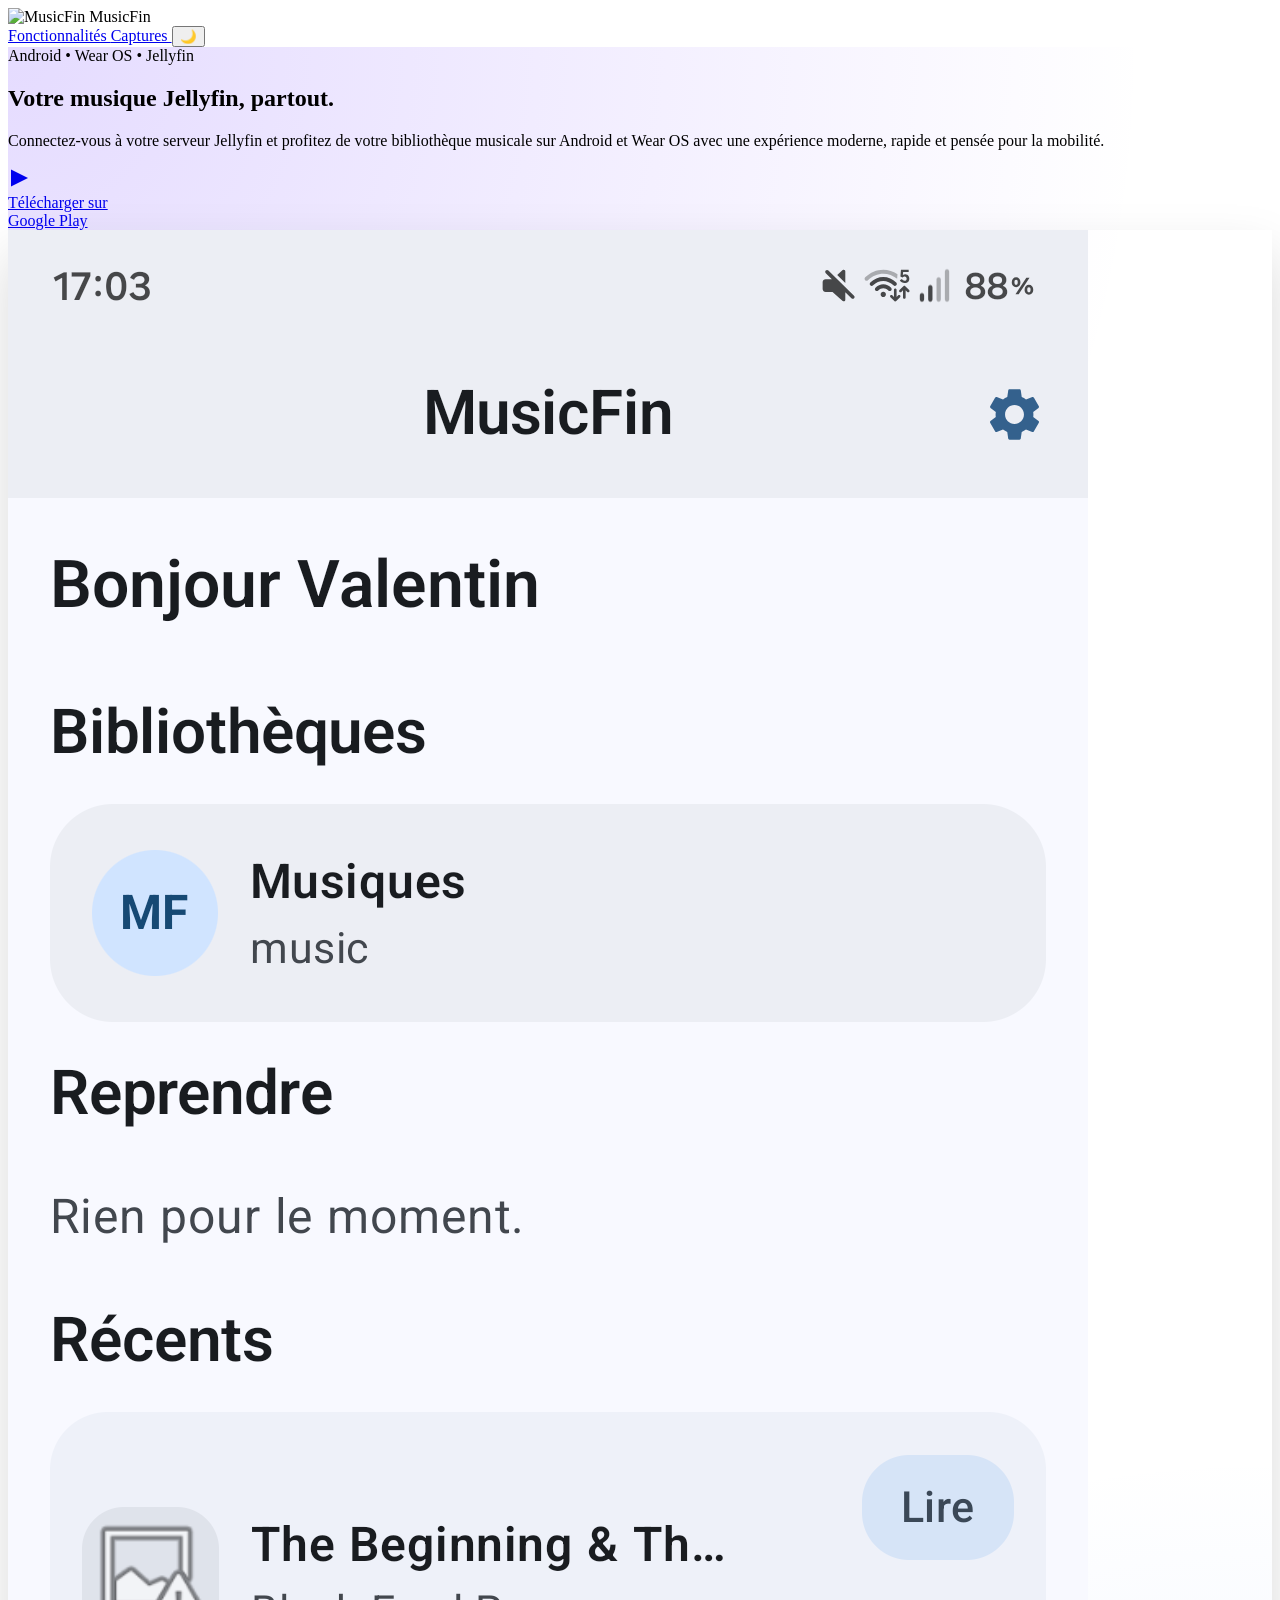
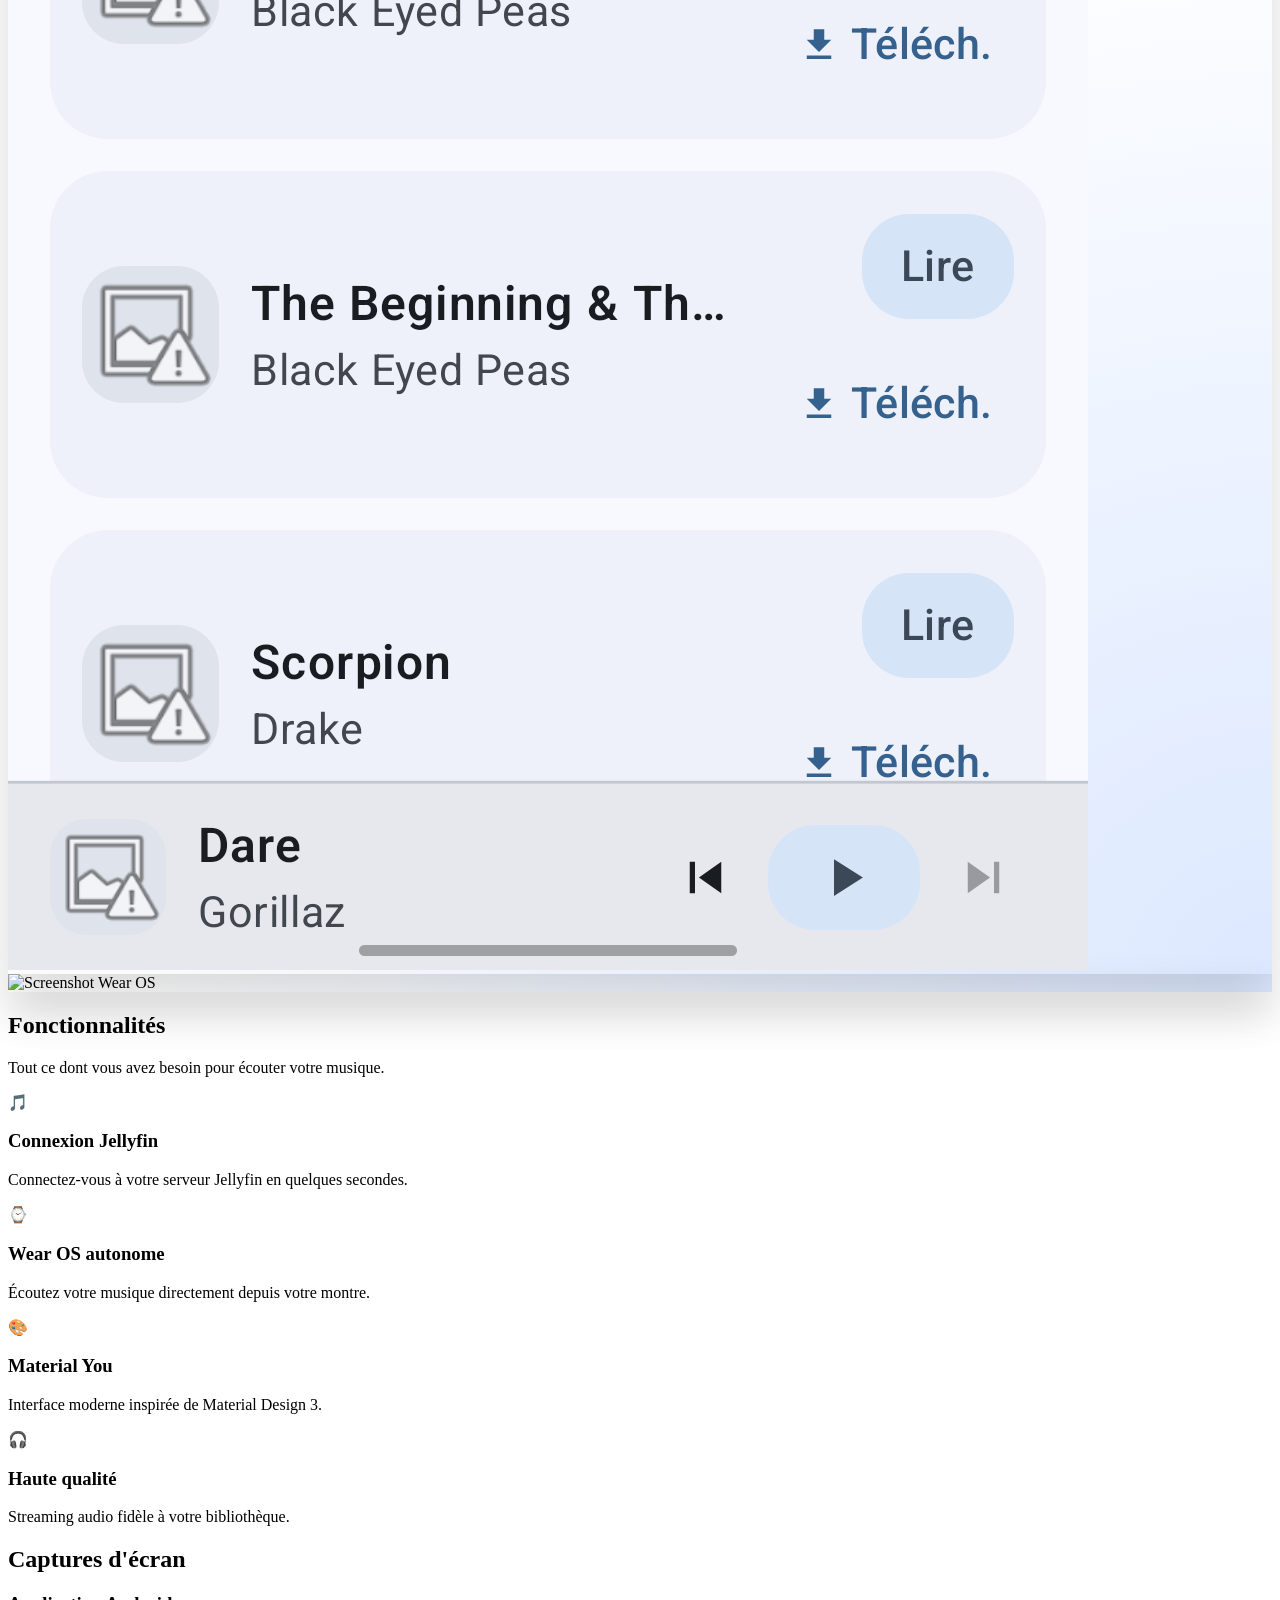
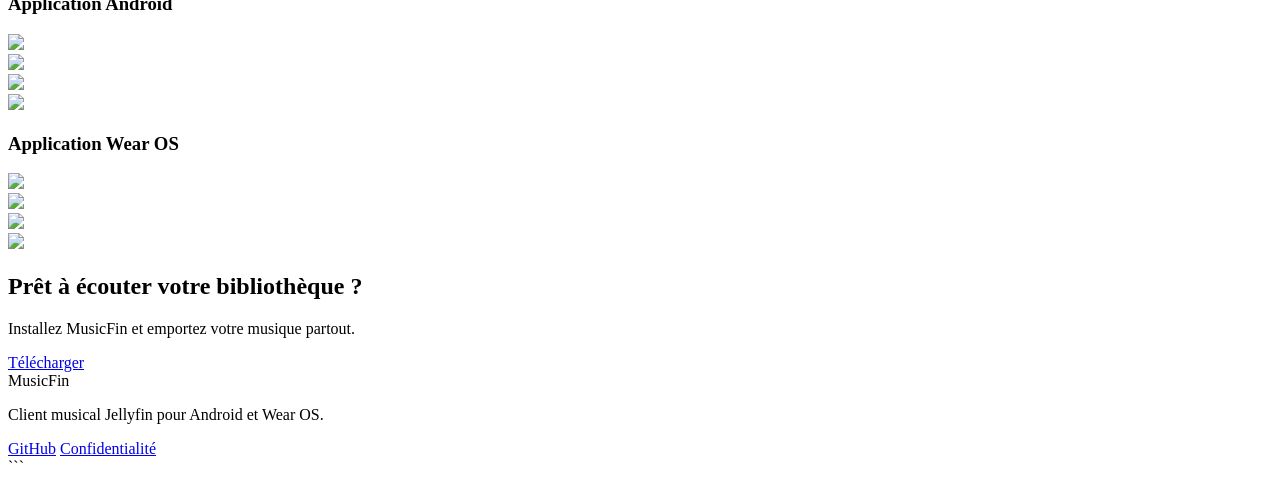
==== index.html @ ac364f93 "Tel screenshots" ====
<!DOCTYPE html>
<html lang="fr" class="scroll-smooth">
<head>
<meta charset="UTF-8" />
<meta name="viewport" content="width=device-width, initial-scale=1.0" />

<title>MusicFin | Jellyfin Music Player</title>

<link rel="icon" type="image/png" href="/logo.svg">

<script src="https://cdn.tailwindcss.com"></script>

<script>
tailwind.config = {
  darkMode: 'class',
  theme: {
    extend: {
      colors: {
        primary: '#7C4DFF',
        secondary: '#4F8CFF'
      }
    }
  }
}
</script>

<style>
.gradient-bg{
  background:
    radial-gradient(circle at top left,#7C4DFF33,transparent 40%),
    radial-gradient(circle at bottom right,#4F8CFF33,transparent 40%);
}

.phone-shadow{
  box-shadow:
    0 25px 50px rgba(0,0,0,.15);
}

.watch-shadow{
  box-shadow:
    0 20px 40px rgba(0,0,0,.15);
}
</style>
</head>

<body class="bg-white text-slate-900 dark:bg-slate-950 dark:text-white transition-colors duration-300">

<!-- NAVBAR -->
<nav class="sticky top-0 z-50 backdrop-blur bg-white/80 dark:bg-slate-950/80 border-b border-slate-200 dark:border-slate-800">
  <div class="max-w-7xl mx-auto px-6 py-4 flex items-center justify-between">

    <div class="flex items-center gap-3">
      <img src="icon.png" alt="MusicFin" class="w-10 h-10 object-contain"/>
      <span class="font-bold text-xl">MusicFin</span>
    </div>

    <div class="flex items-center gap-4">

      <a href="#features"
         class="hidden md:block text-sm font-medium hover:text-primary">
        Fonctionnalités
      </a>

      <a href="#screenshots"
         class="hidden md:block text-sm font-medium hover:text-primary">
        Captures
      </a>

      <button
        id="themeToggle"
        class="p-2 rounded-xl border border-slate-300 dark:border-slate-700">
        🌙
      </button>

    </div>
  </div>
</nav>

<!-- HERO -->
<section class="gradient-bg overflow-hidden">

  <div class="max-w-7xl mx-auto px-6 py-24">

    <div class="grid lg:grid-cols-2 gap-16 items-center">

      <!-- LEFT -->
      <div>

        <span class="inline-flex items-center px-4 py-2 rounded-full bg-primary/10 text-primary font-medium mb-6">
          Android • Wear OS • Jellyfin
        </span>

        <h1 class="text-5xl md:text-6xl font-black leading-tight">
          Votre musique Jellyfin,
          <span class="bg-gradient-to-r from-primary to-secondary bg-clip-text text-transparent">
            partout.
          </span>
        </h1>

        <p class="mt-6 text-lg text-slate-600 dark:text-slate-300 max-w-xl">
          Connectez-vous à votre serveur Jellyfin et profitez de votre bibliothèque musicale
          sur Android et Wear OS avec une expérience moderne, rapide et pensée pour la mobilité.
        </p>

        <div class="flex flex-wrap gap-4 mt-10">

          <a href="#"
             class="inline-flex items-center gap-3 px-6 py-4 rounded-2xl bg-black text-white hover:scale-105 transition">

            <svg width="24" height="24" fill="currentColor" viewBox="0 0 24 24">
              <path d="M3 20.5V3.5L20 12L3 20.5Z"/>
            </svg>

            <div>
              <div class="text-xs opacity-70">
                Télécharger sur
              </div>
              <div class="font-semibold">
                Google Play
              </div>
            </div>

          </a>

        </div>

      </div>

      <!-- RIGHT MOCKUPS -->
      <div class="relative flex justify-center items-center min-h-[500px]">

        <!-- PHONE -->
        <div class="w-64 h-[520px] bg-slate-900 rounded-[40px] p-3 phone-shadow relative z-10">

          <div class="w-full h-full rounded-[32px] bg-white overflow-hidden">

            <!-- PLACEHOLDER SCREENSHOT MOBILE -->
            <img
              src="/Screenshots/Tel Menu.png"
              alt="Screenshot Mobile"
              class="w-full h-full object-cover">

          </div>

        </div>

        <!-- WATCH -->
        <div class="absolute right-0 bottom-10">

          <div class="w-44 h-44 rounded-full bg-slate-900 p-3 watch-shadow">

            <div class="w-full h-full rounded-full bg-white overflow-hidden">

              <!-- PLACEHOLDER SCREENSHOT WATCH -->
              <img
                src="https://placehold.co/500x500"
                alt="Screenshot Wear OS"
                class="w-full h-full object-cover">

            </div>

          </div>

        </div>

      </div>

    </div>

  </div>

</section>

<!-- FEATURES -->
<section id="features" class="py-24">

  <div class="max-w-7xl mx-auto px-6">

    <div class="text-center mb-16">

      <h2 class="text-4xl font-bold">
        Fonctionnalités
      </h2>

      <p class="mt-4 text-slate-500">
        Tout ce dont vous avez besoin pour écouter votre musique.
      </p>

    </div>

    <div class="grid md:grid-cols-2 lg:grid-cols-4 gap-6">

      <div class="p-8 rounded-3xl bg-slate-100 dark:bg-slate-900">
        <div class="text-4xl mb-4">🎵</div>
        <h3 class="font-bold text-xl mb-2">Connexion Jellyfin</h3>
        <p class="text-slate-500">
          Connectez-vous à votre serveur Jellyfin en quelques secondes.
        </p>
      </div>

      <div class="p-8 rounded-3xl bg-slate-100 dark:bg-slate-900">
        <div class="text-4xl mb-4">⌚</div>
        <h3 class="font-bold text-xl mb-2">Wear OS autonome</h3>
        <p class="text-slate-500">
          Écoutez votre musique directement depuis votre montre.
        </p>
      </div>

      <div class="p-8 rounded-3xl bg-slate-100 dark:bg-slate-900">
        <div class="text-4xl mb-4">🎨</div>
        <h3 class="font-bold text-xl mb-2">Material You</h3>
        <p class="text-slate-500">
          Interface moderne inspirée de Material Design 3.
        </p>
      </div>

      <div class="p-8 rounded-3xl bg-slate-100 dark:bg-slate-900">
        <div class="text-4xl mb-4">🎧</div>
        <h3 class="font-bold text-xl mb-2">Haute qualité</h3>
        <p class="text-slate-500">
          Streaming audio fidèle à votre bibliothèque.
        </p>
      </div>

    </div>

  </div>

</section>

<!-- SCREENSHOTS -->
<section id="screenshots" class="py-24 bg-slate-50 dark:bg-slate-900/30">

  <div class="max-w-7xl mx-auto px-6">

    <div class="text-center mb-16">
      <h2 class="text-4xl font-bold">
        Captures d'écran
      </h2>
    </div>

    <!-- MOBILE -->
    <div class="mb-24">

      <h3 class="text-2xl font-bold mb-10">
        Application Android
      </h3>

      <div class="grid sm:grid-cols-2 lg:grid-cols-4 gap-8">

        <!-- Replace screenshots here -->

        <div class="bg-slate-900 p-3 rounded-[32px]">
          <img src="screenshots/Tel Menu.png"
               class="rounded-[24px]">
        </div>

        <div class="bg-slate-900 p-3 rounded-[32px]">
          <img src="screenshots/Tel Lecture en cours.png"
               class="rounded-[24px]">
        </div>

        <div class="bg-slate-900 p-3 rounded-[32px]">
          <img src="screenshots/Tel Artiste.png"
               class="rounded-[24px]">
        </div>

        <div class="bg-slate-900 p-3 rounded-[32px]">
          <img src="screenshots/Tel Paramètres.png"
               class="rounded-[24px]">
        </div>

      </div>

    </div>

    <!-- WEAR -->
    <div>

      <h3 class="text-2xl font-bold mb-10">
        Application Wear OS
      </h3>

      <div class="grid grid-cols-2 md:grid-cols-4 gap-10 justify-items-center">

        <div class="w-48 h-48 bg-slate-900 p-3 rounded-full">
          <img src="https://placehold.co/500x500"
               class="rounded-full">
        </div>

        <div class="w-48 h-48 bg-slate-900 p-3 rounded-full">
          <img src="https://placehold.co/500x500"
               class="rounded-full">
        </div>

        <div class="w-48 h-48 bg-slate-900 p-3 rounded-full">
          <img src="https://placehold.co/500x500"
               class="rounded-full">
        </div>

        <div class="w-48 h-48 bg-slate-900 p-3 rounded-full">
          <img src="https://placehold.co/500x500"
               class="rounded-full">
        </div>

      </div>

    </div>

  </div>

</section>

<!-- CTA -->
<section class="py-24">

  <div class="max-w-4xl mx-auto px-6">

    <div class="rounded-[40px] p-12 text-center bg-gradient-to-r from-primary to-secondary text-white">

      <h2 class="text-4xl font-bold mb-4">
        Prêt à écouter votre bibliothèque ?
      </h2>

      <p class="opacity-90 mb-8">
        Installez MusicFin et emportez votre musique partout.
      </p>

      <a href="#"
         class="inline-flex px-8 py-4 bg-white text-slate-900 rounded-2xl font-semibold">
        Télécharger
      </a>

    </div>

  </div>

</section>

<!-- FOOTER -->
<footer class="border-t border-slate-200 dark:border-slate-800">

  <div class="max-w-7xl mx-auto px-6 py-10">

    <div class="flex flex-col md:flex-row justify-between gap-6">

      <div>
        <div class="font-bold text-xl">
          MusicFin
        </div>

        <p class="text-slate-500 mt-2">
          Client musical Jellyfin pour Android et Wear OS.
        </p>
      </div>

      <div class="flex gap-6 text-sm">
      <a href="https://github.com/val-ygn">GitHub</a>
      <a href="/privacy.html">Confidentialité</a>
      </div>

    </div>

  </div>

</footer>

<script>
const html = document.documentElement;
const toggle = document.getElementById('themeToggle');

if(localStorage.theme === 'dark'){
  html.classList.add('dark');
}

toggle.addEventListener('click', () => {
  html.classList.toggle('dark');

  localStorage.theme =
    html.classList.contains('dark')
      ? 'dark'
      : 'light';
});
</script>

</body>
</html>
```
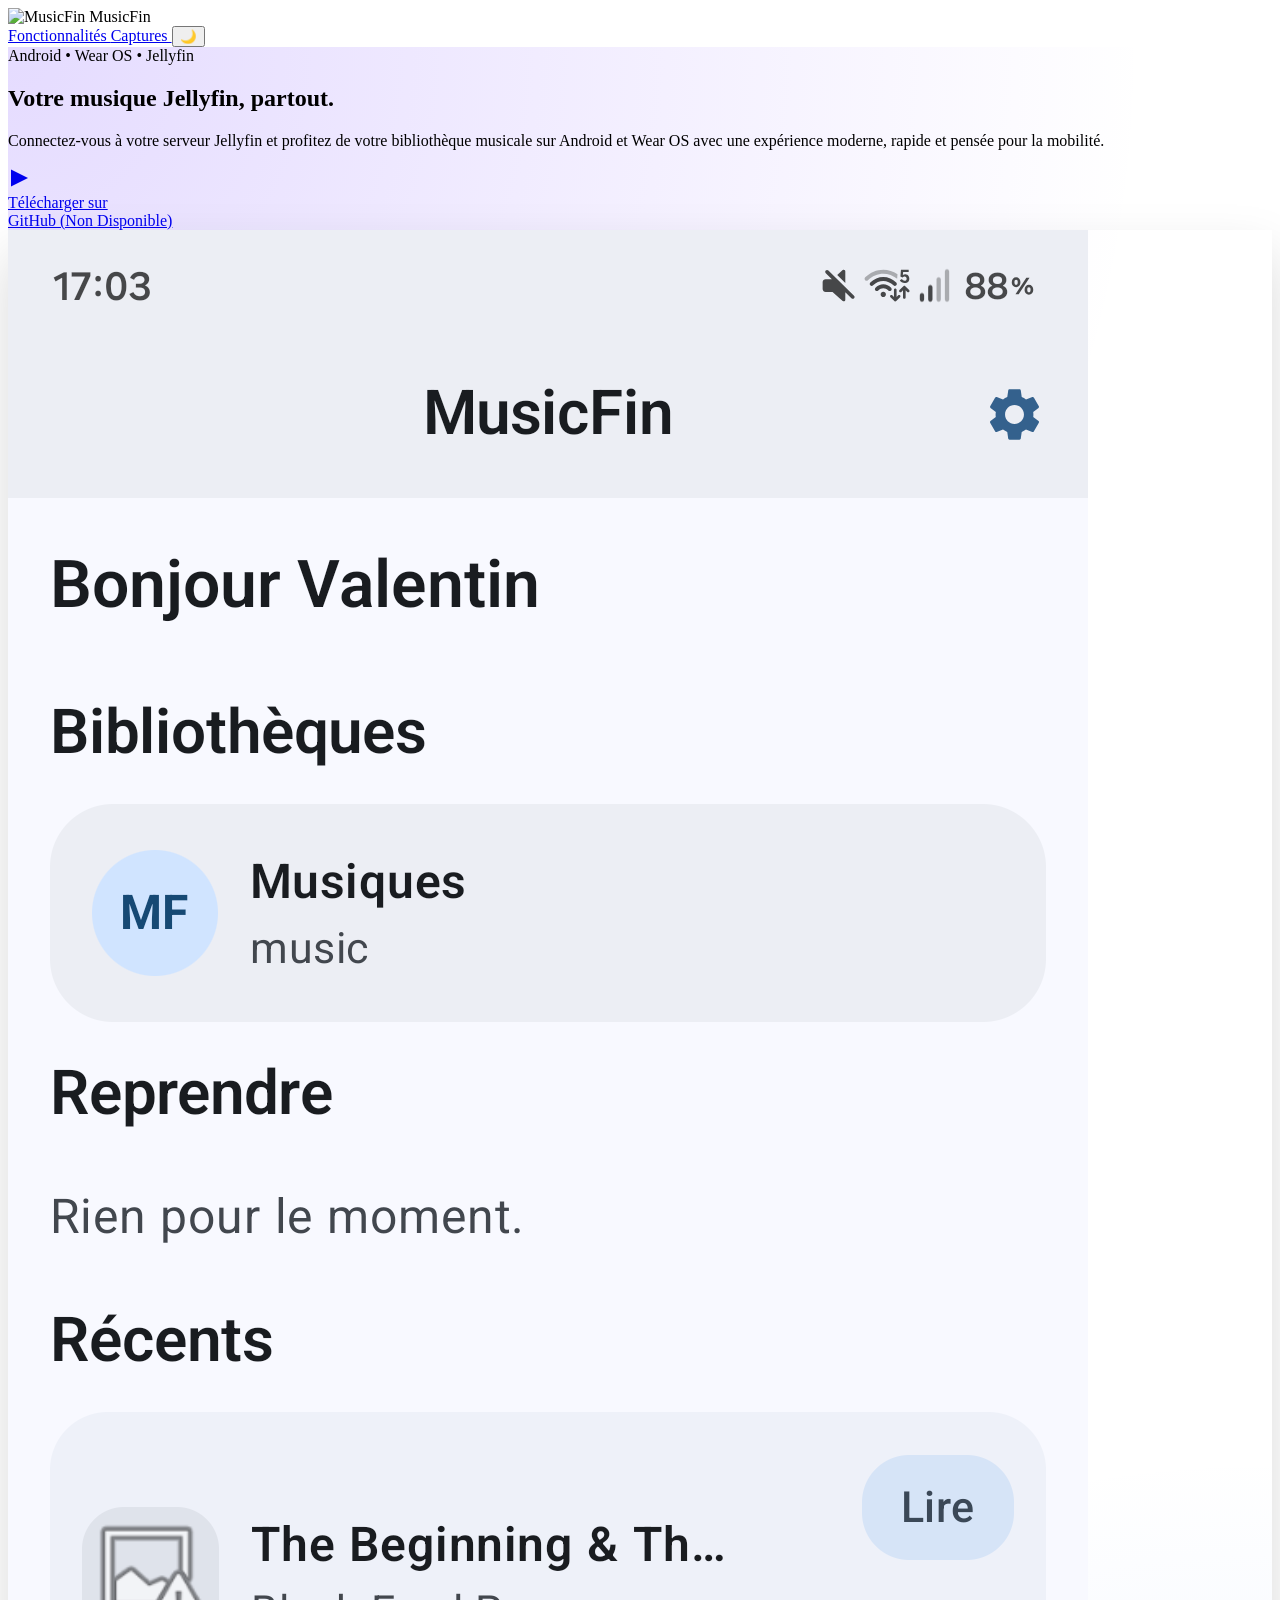
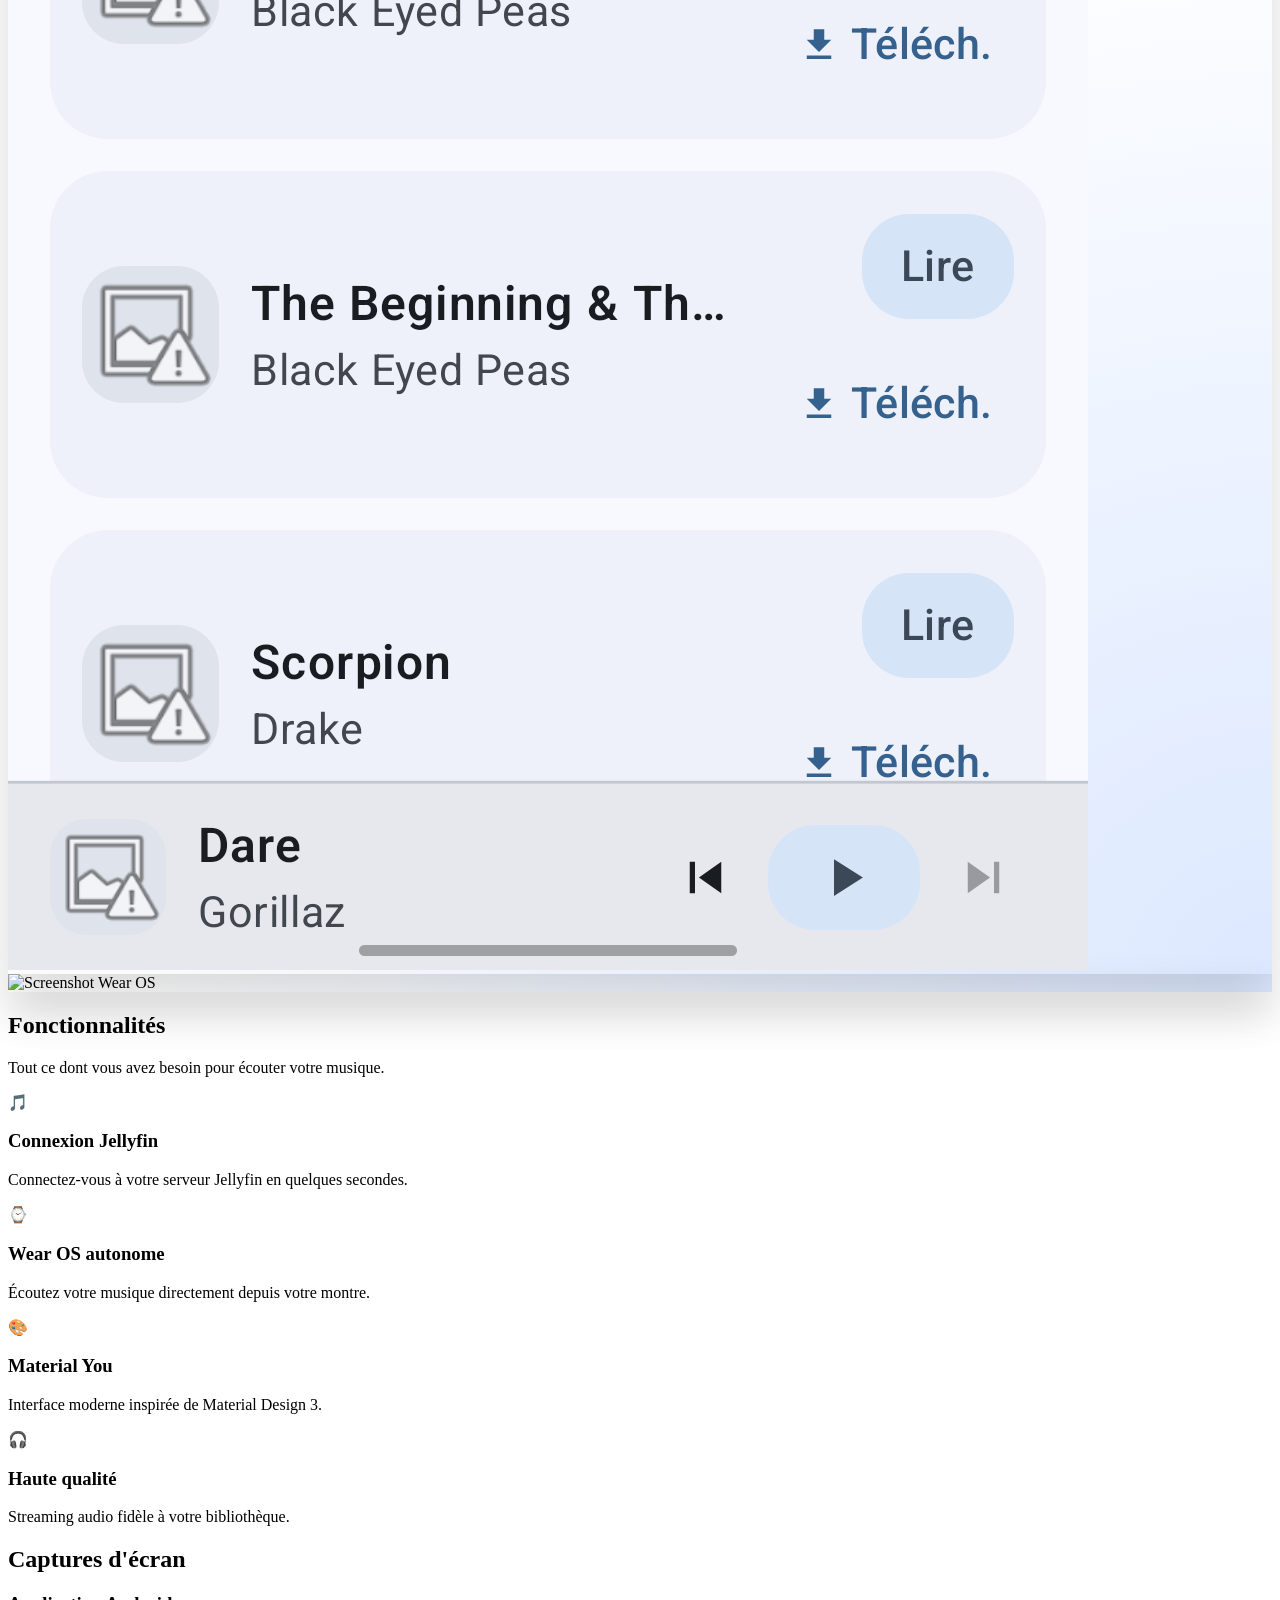
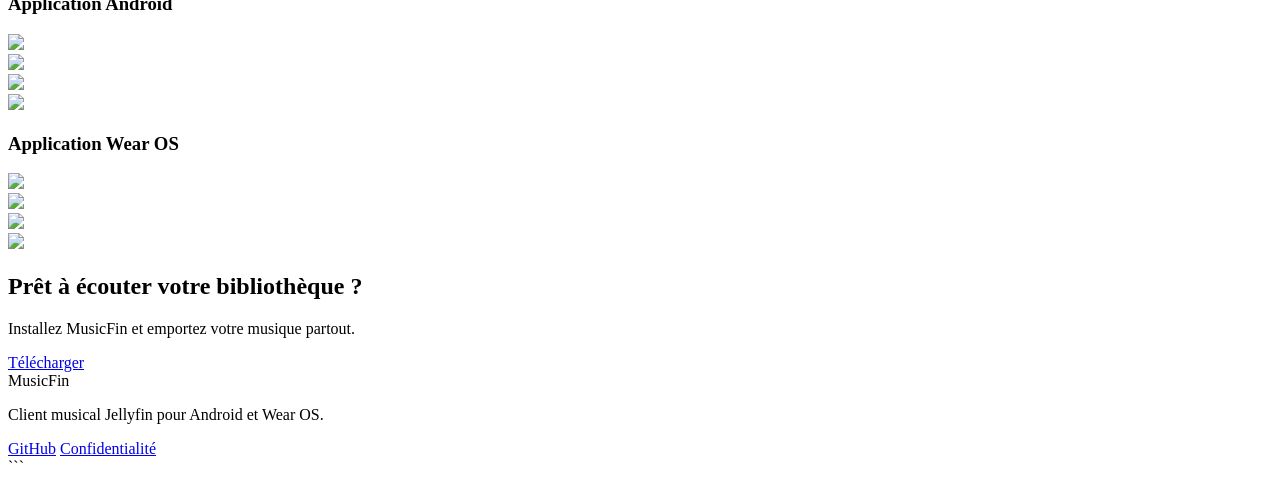
==== commit c2cd3e65: "button push" ====
--- a/index.html
+++ b/index.html
@@ -116,7 +116,7 @@
                 Télécharger sur
               </div>
               <div class="font-semibold">
-                Google Play
+                GitHub (Non Disponible)
               </div>
             </div>
 
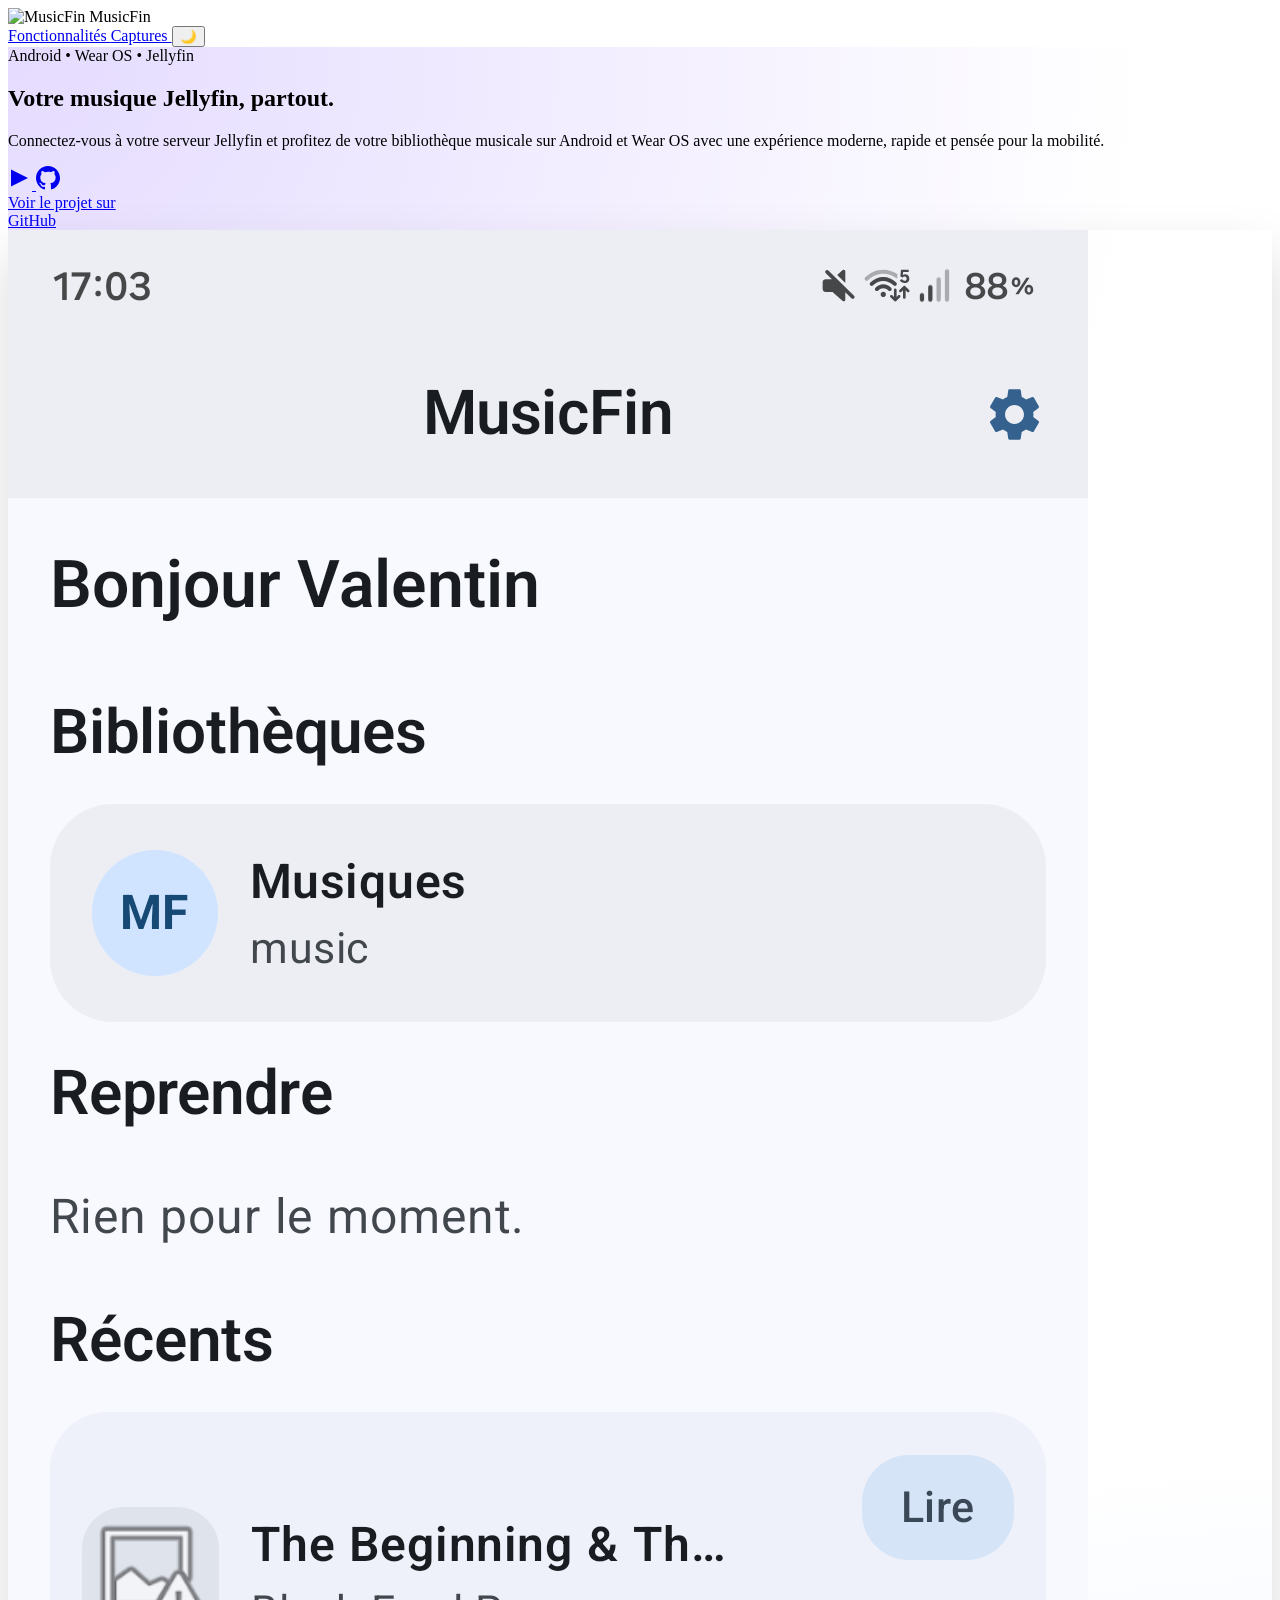
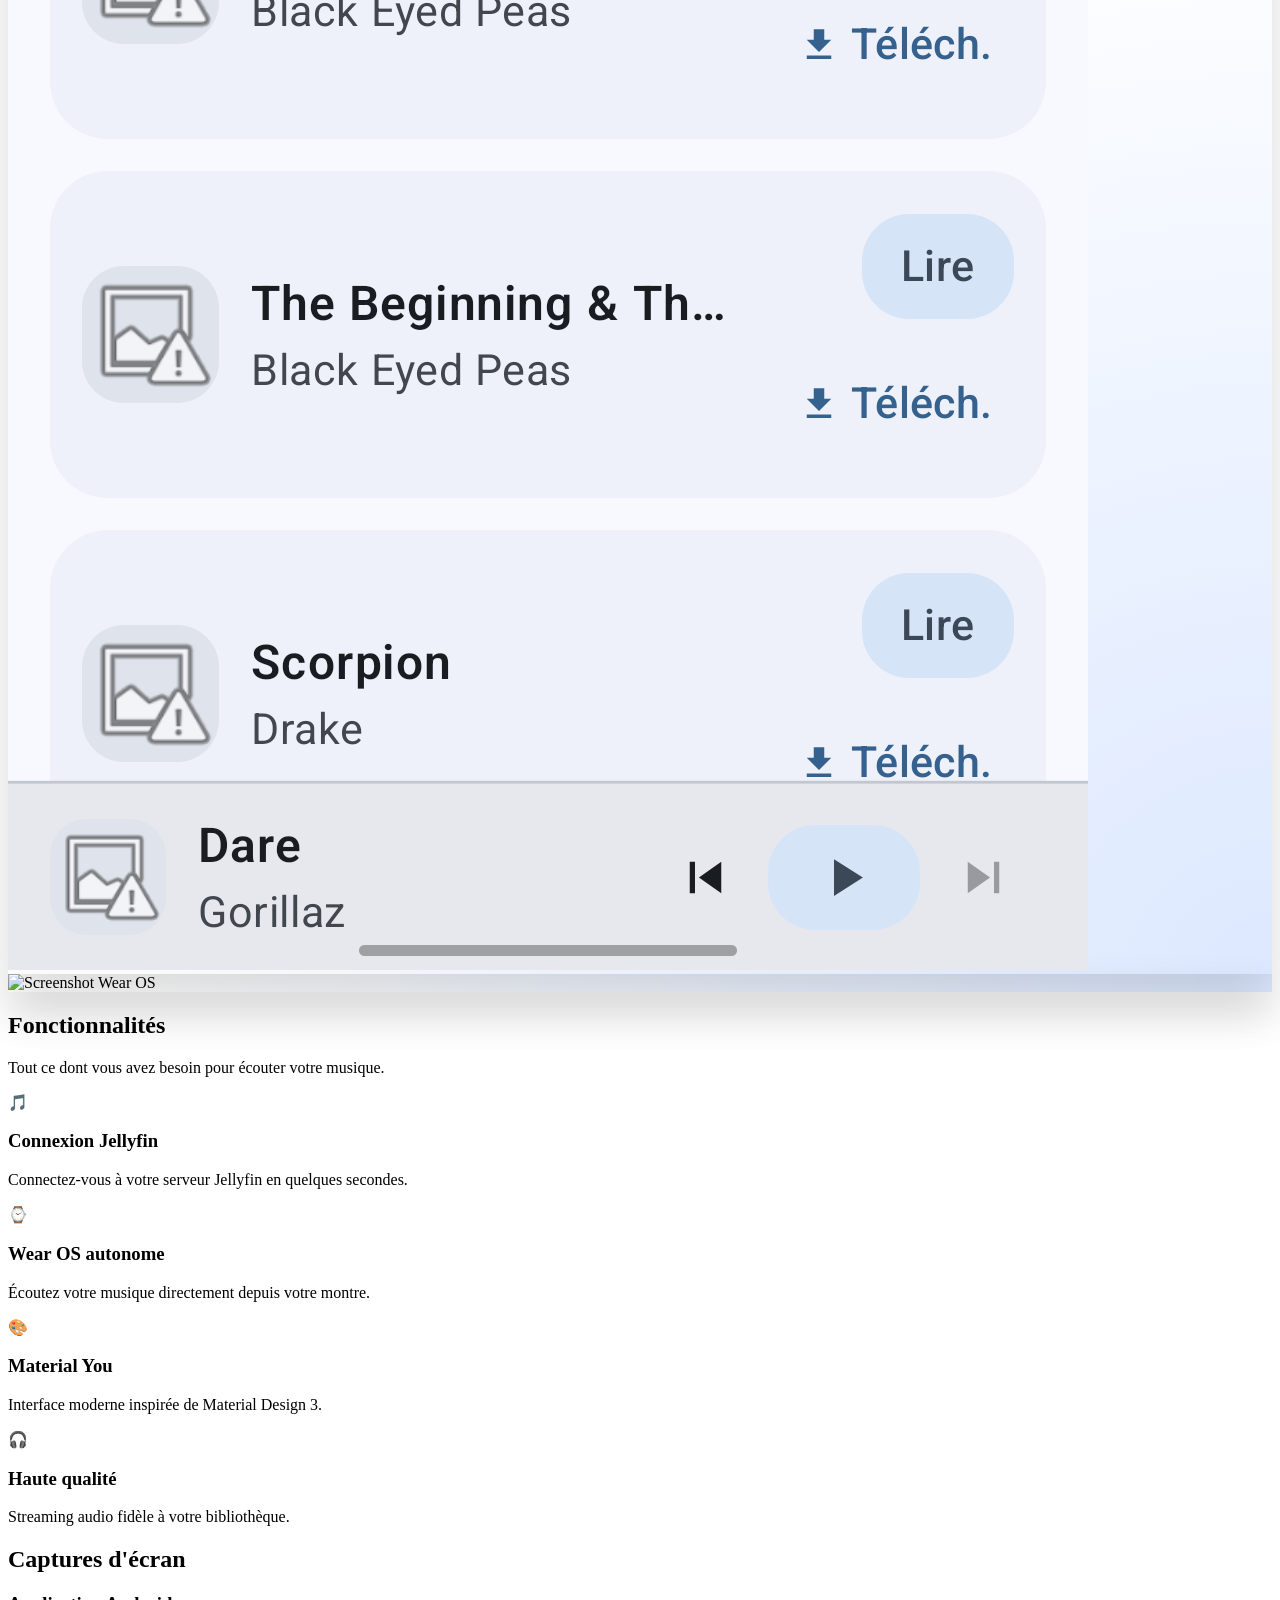
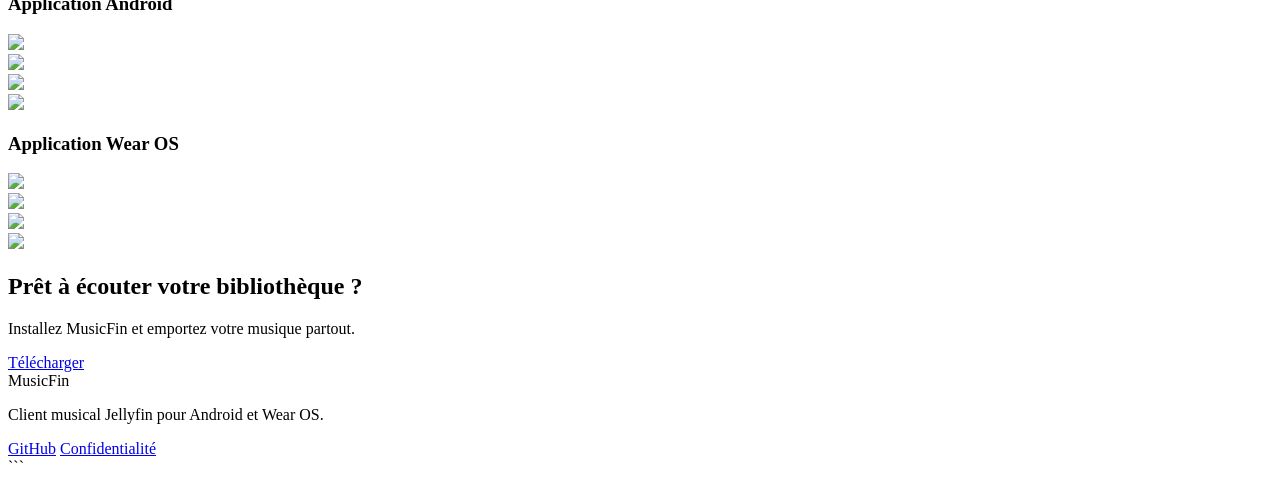
==== commit c00a0fa5: "button" ====
--- a/index.html
+++ b/index.html
@@ -106,19 +106,25 @@
 
           <a href="#"
              class="inline-flex items-center gap-3 px-6 py-4 rounded-2xl bg-black text-white hover:scale-105 transition">
-
             <svg width="24" height="24" fill="currentColor" viewBox="0 0 24 24">
               <path d="M3 20.5V3.5L20 12L3 20.5Z"/>
             </svg>
 
-            <div>
-              <div class="text-xs opacity-70">
-                Télécharger sur
-              </div>
-              <div class="font-semibold">
-                GitHub (Non Disponible)
-              </div>
-            </div>
+            <a
+  href="https://github.com/val-ygn/MusicFinForWearOS"
+  target="_blank"
+  rel="noopener noreferrer"
+  class="inline-flex items-center gap-3 px-6 py-4 rounded-2xl bg-slate-900 text-white hover:bg-slate-800 transition"
+>
+  <svg width="24" height="24" fill="currentColor" viewBox="0 0 24 24">
+    <path d="M12 0C5.37 0 0 5.37 0 12c0 5.31 3.44 9.81 8.21 11.39.6.11.82-.26.82-.58 0-.29-.01-1.05-.02-2.06-3.34.73-4.04-1.61-4.04-1.61-.54-1.37-1.32-1.74-1.32-1.74-1.08-.74.08-.72.08-.72 1.2.08 1.83 1.23 1.83 1.23 1.06 1.82 2.78 1.3 3.46.99.11-.78.42-1.3.76-1.6-2.67-.3-5.47-1.33-5.47-5.93 0-1.31.47-2.38 1.24-3.22-.12-.3-.54-1.52.12-3.17 0 0 1.01-.32 3.3 1.23a11.5 11.5 0 013.01-.41c1.02.01 2.05.14 3.01.41 2.28-1.55 3.29-1.23 3.29-1.23.66 1.65.24 2.87.12 3.17.77.84 1.24 1.91 1.24 3.22 0 4.61-2.81 5.62-5.49 5.92.43.37.81 1.1.81 2.22 0 1.6-.01 2.89-.01 3.28 0 .32.22.69.83.57C20.57 21.81 24 17.31 24 12 24 5.37 18.63 0 12 0z"/>
+  </svg>
+
+  <div>
+    <div class="text-xs opacity-70">Voir le projet sur</div>
+    <div class="font-semibold">GitHub</div>
+  </div>
+</a>
 
           </a>
 
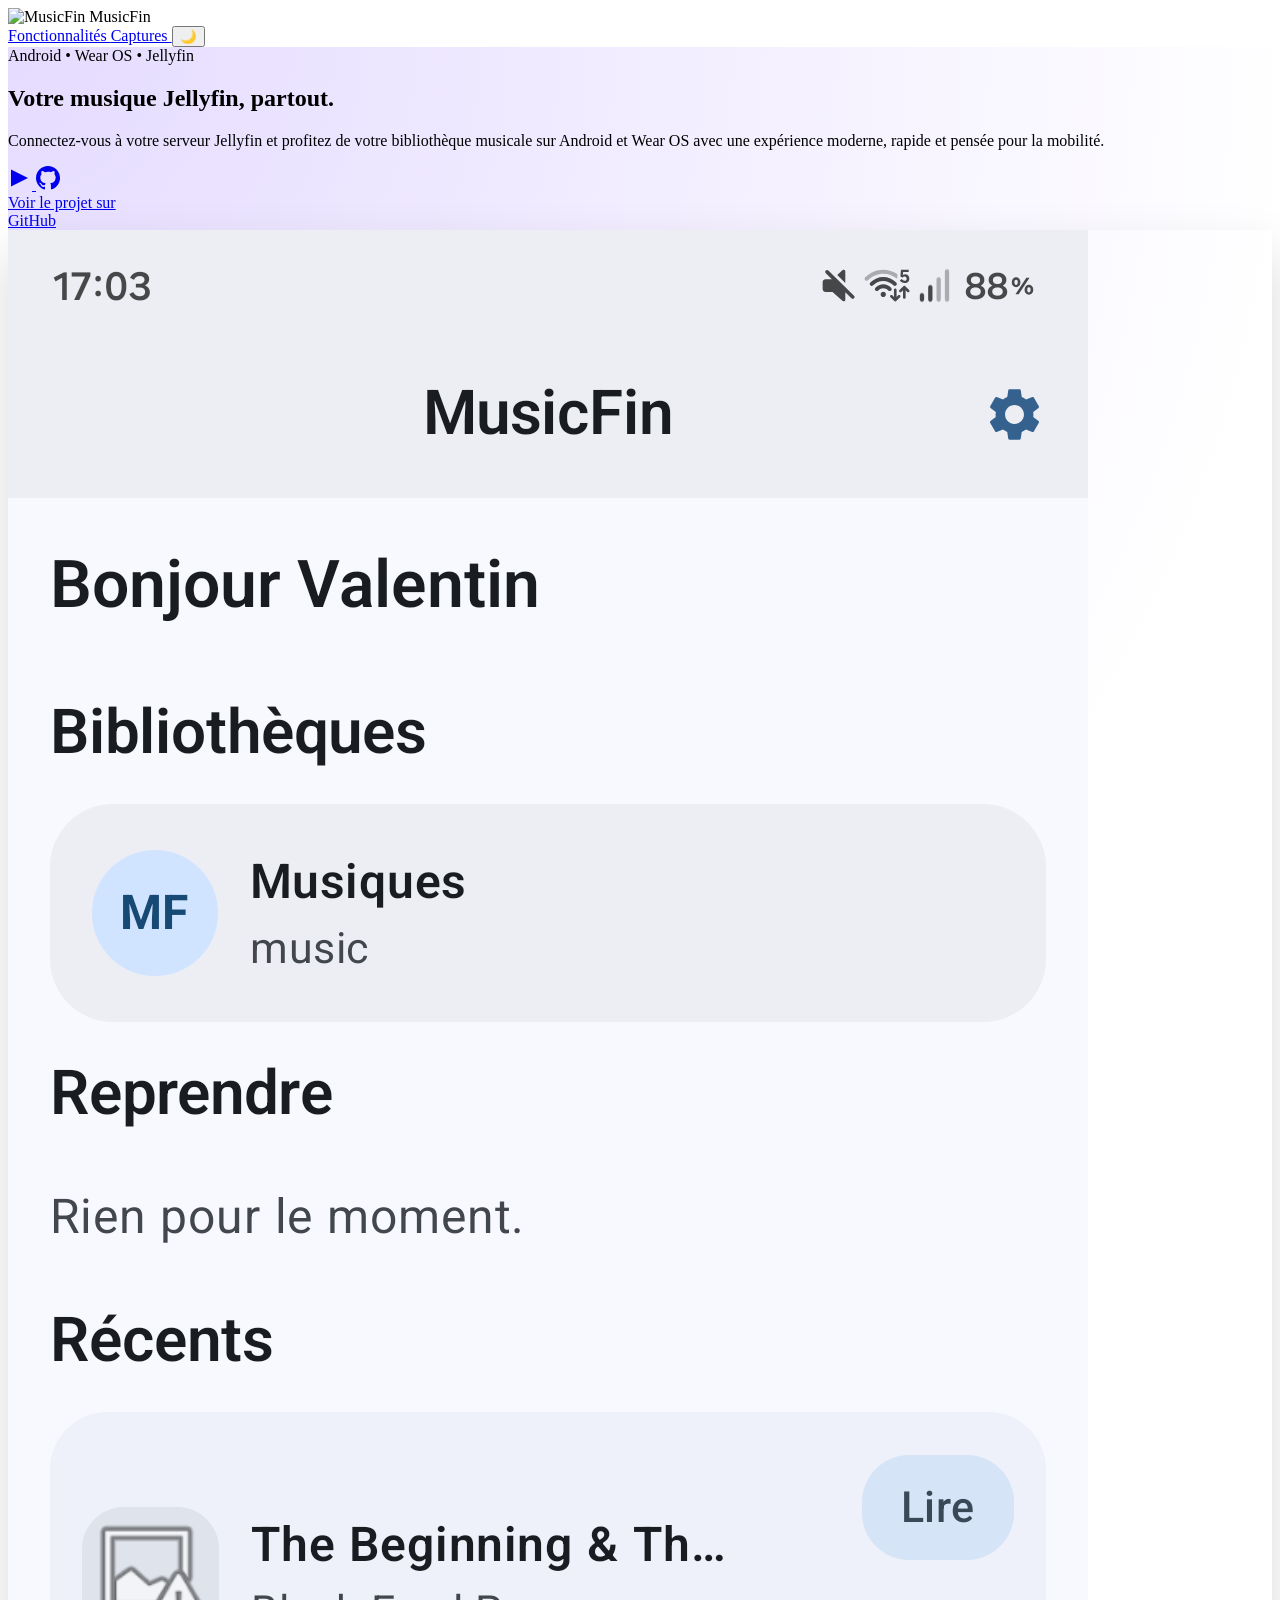
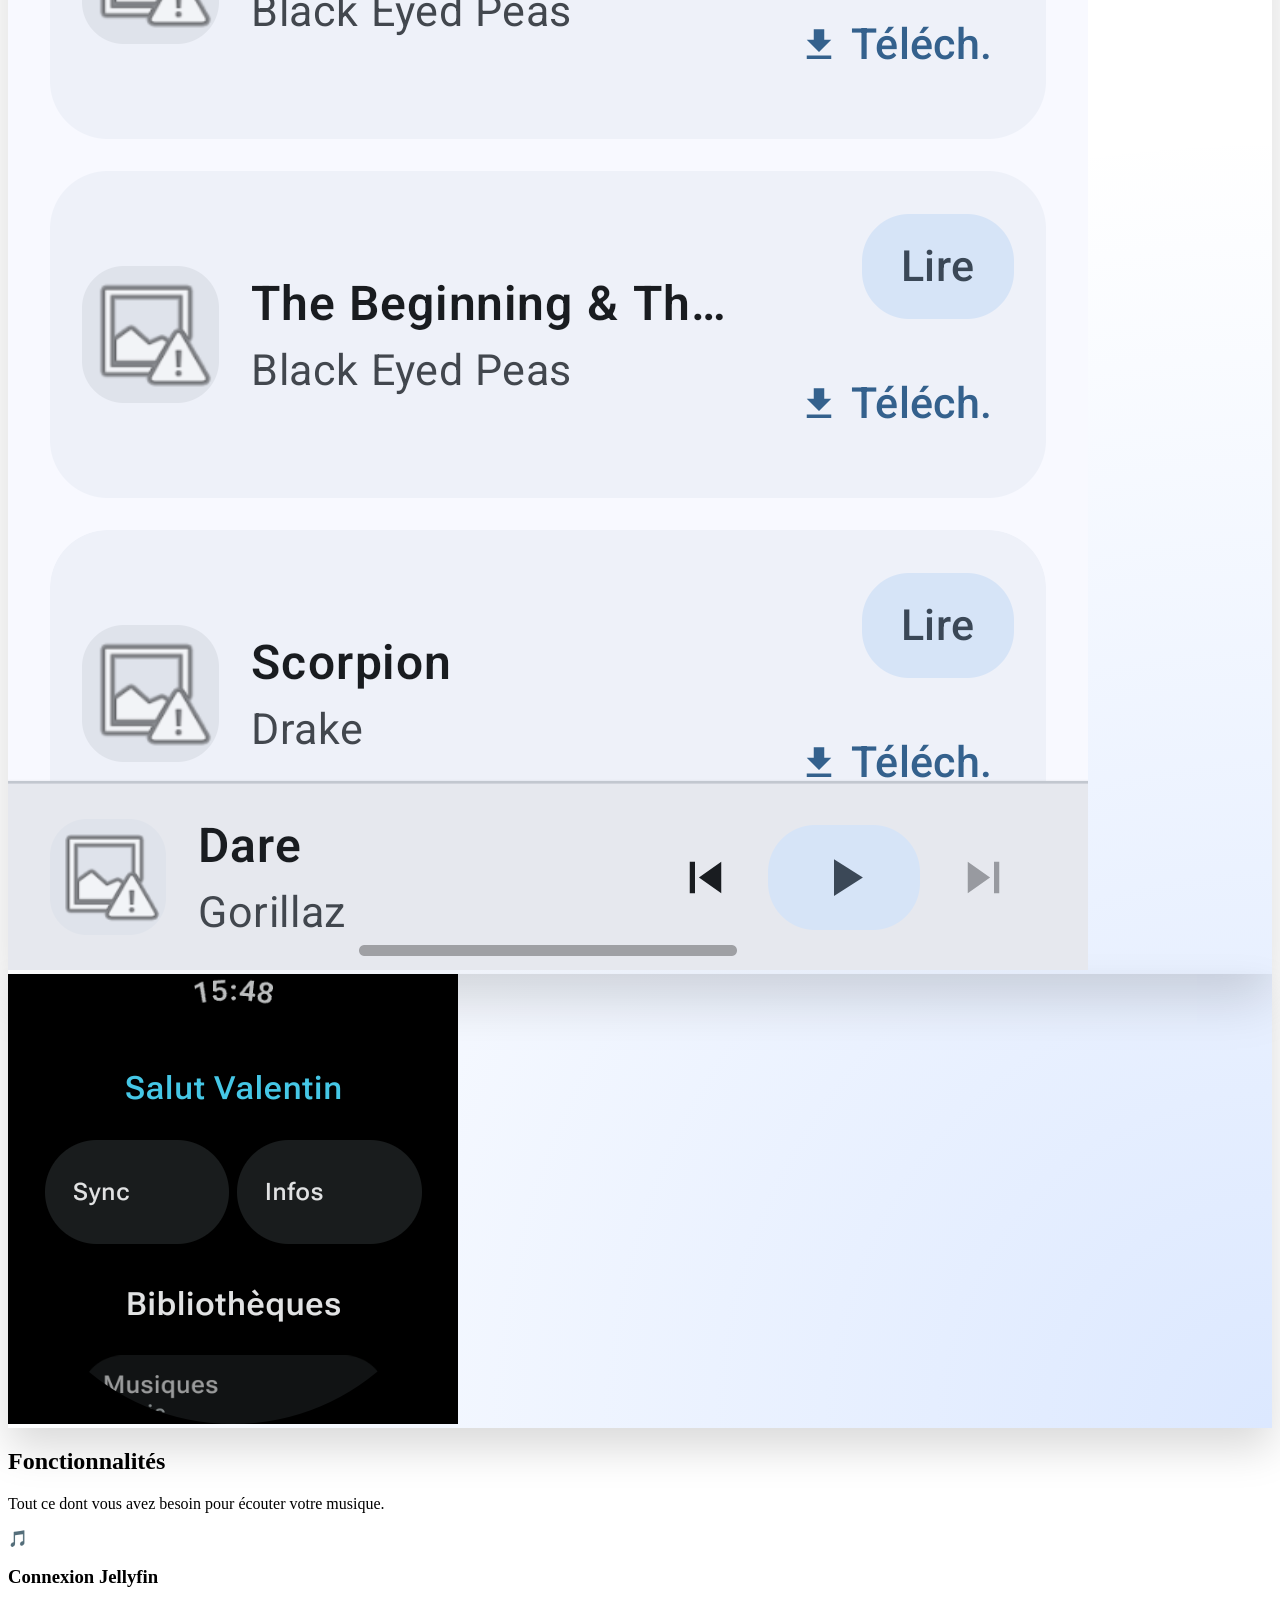
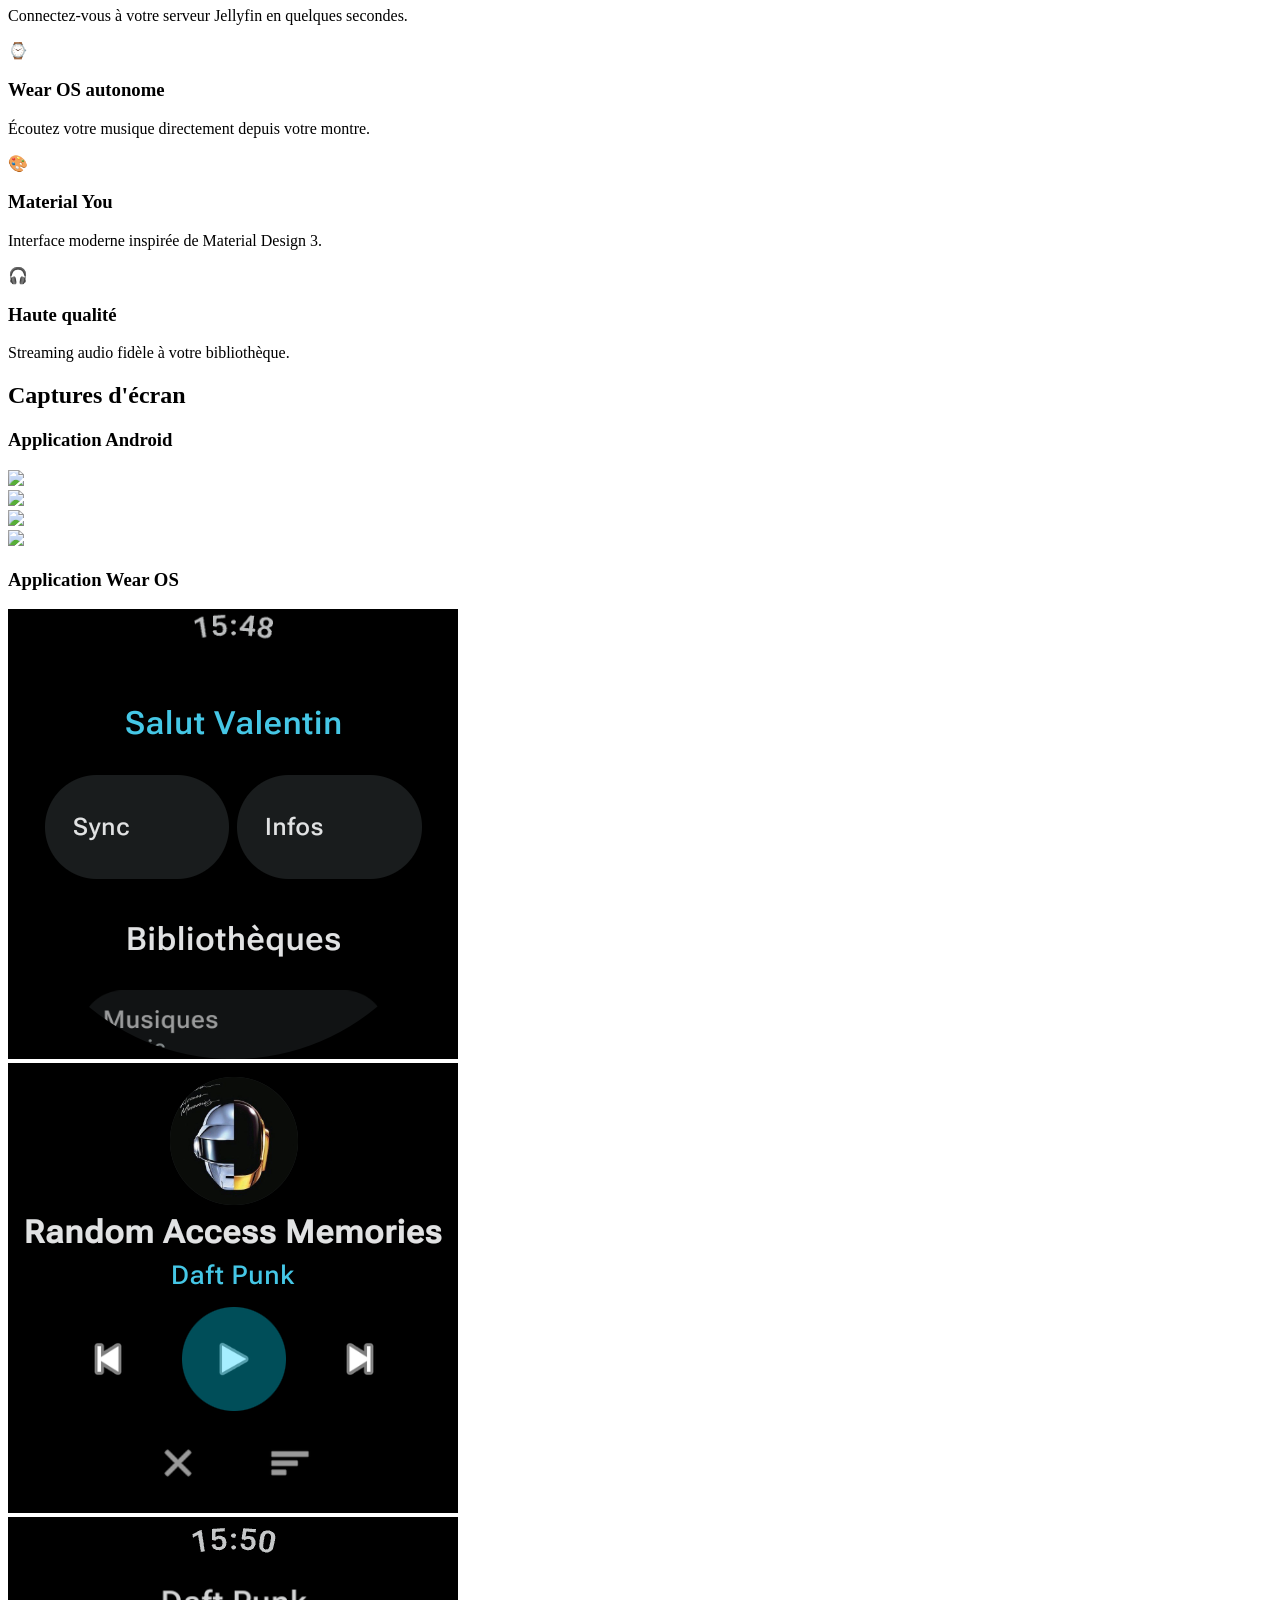
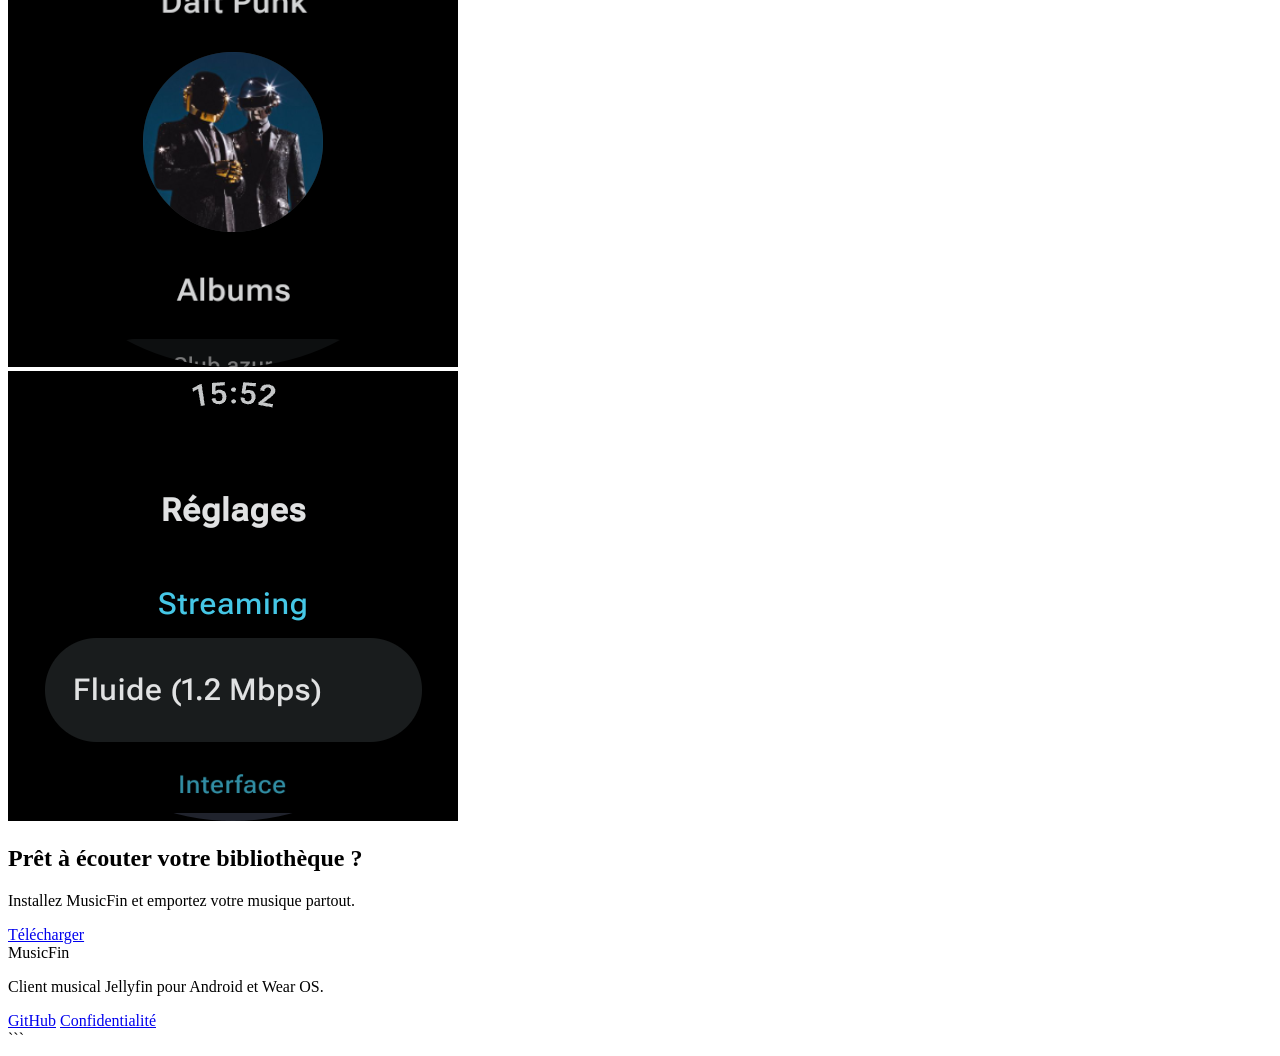
==== commit e21a17f6: "watch screenshots" ====
--- a/index.html
+++ b/index.html
@@ -159,7 +159,7 @@
 
               <!-- PLACEHOLDER SCREENSHOT WATCH -->
               <img
-                src="https://placehold.co/500x500"
+                src="/Screenshots/Montre Menu.png"
                 alt="Screenshot Wear OS"
                 class="w-full h-full object-cover">
 
@@ -290,22 +290,22 @@
       <div class="grid grid-cols-2 md:grid-cols-4 gap-10 justify-items-center">
 
         <div class="w-48 h-48 bg-slate-900 p-3 rounded-full">
-          <img src="https://placehold.co/500x500"
+          <img src="/Screenshots/Montre Menu.png"
                class="rounded-full">
         </div>
 
         <div class="w-48 h-48 bg-slate-900 p-3 rounded-full">
-          <img src="https://placehold.co/500x500"
+          <img src="/Screenshots/Montre Lecture en cours.png"
                class="rounded-full">
         </div>
 
         <div class="w-48 h-48 bg-slate-900 p-3 rounded-full">
-          <img src="https://placehold.co/500x500"
+          <img src="/Screenshots/Montre Artiste.png"
                class="rounded-full">
         </div>
 
         <div class="w-48 h-48 bg-slate-900 p-3 rounded-full">
-          <img src="https://placehold.co/500x500"
+          <img src="/Screenshots/Montre Paramètres.png"
                class="rounded-full">
         </div>
 
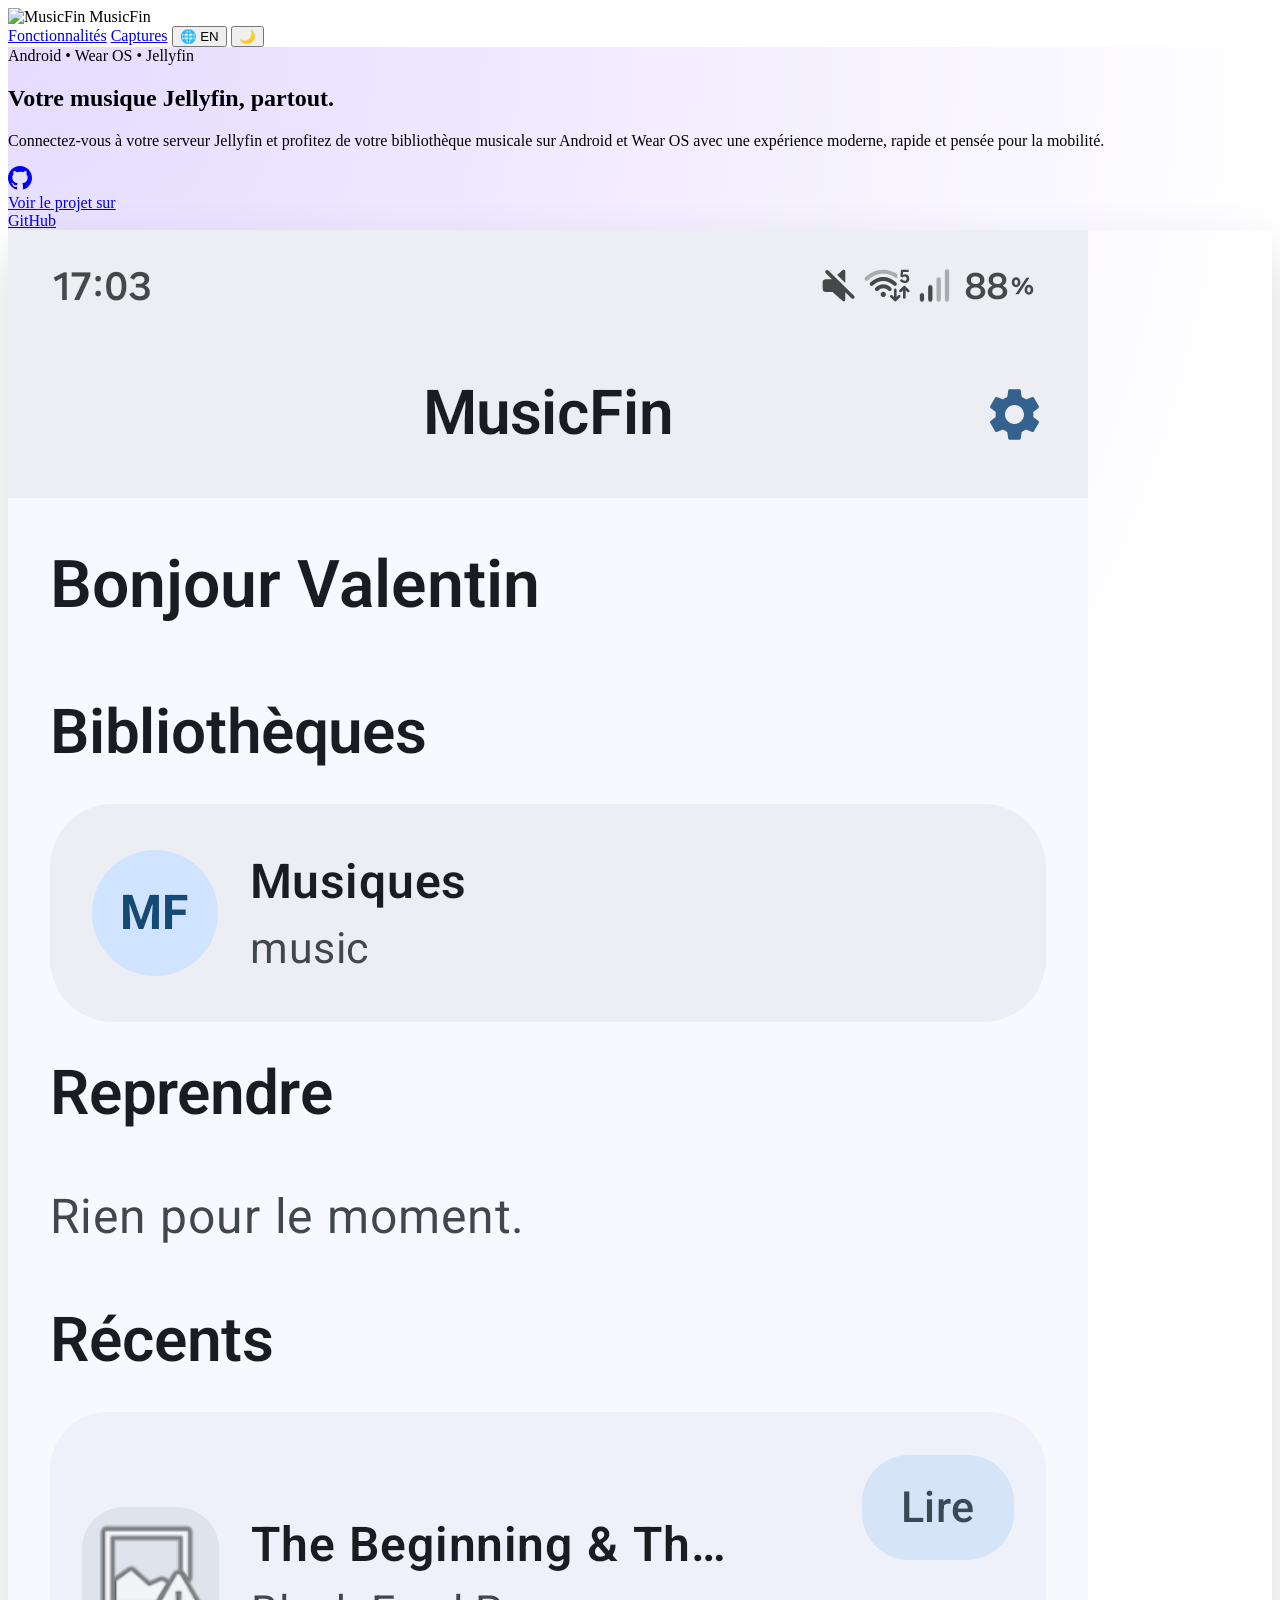
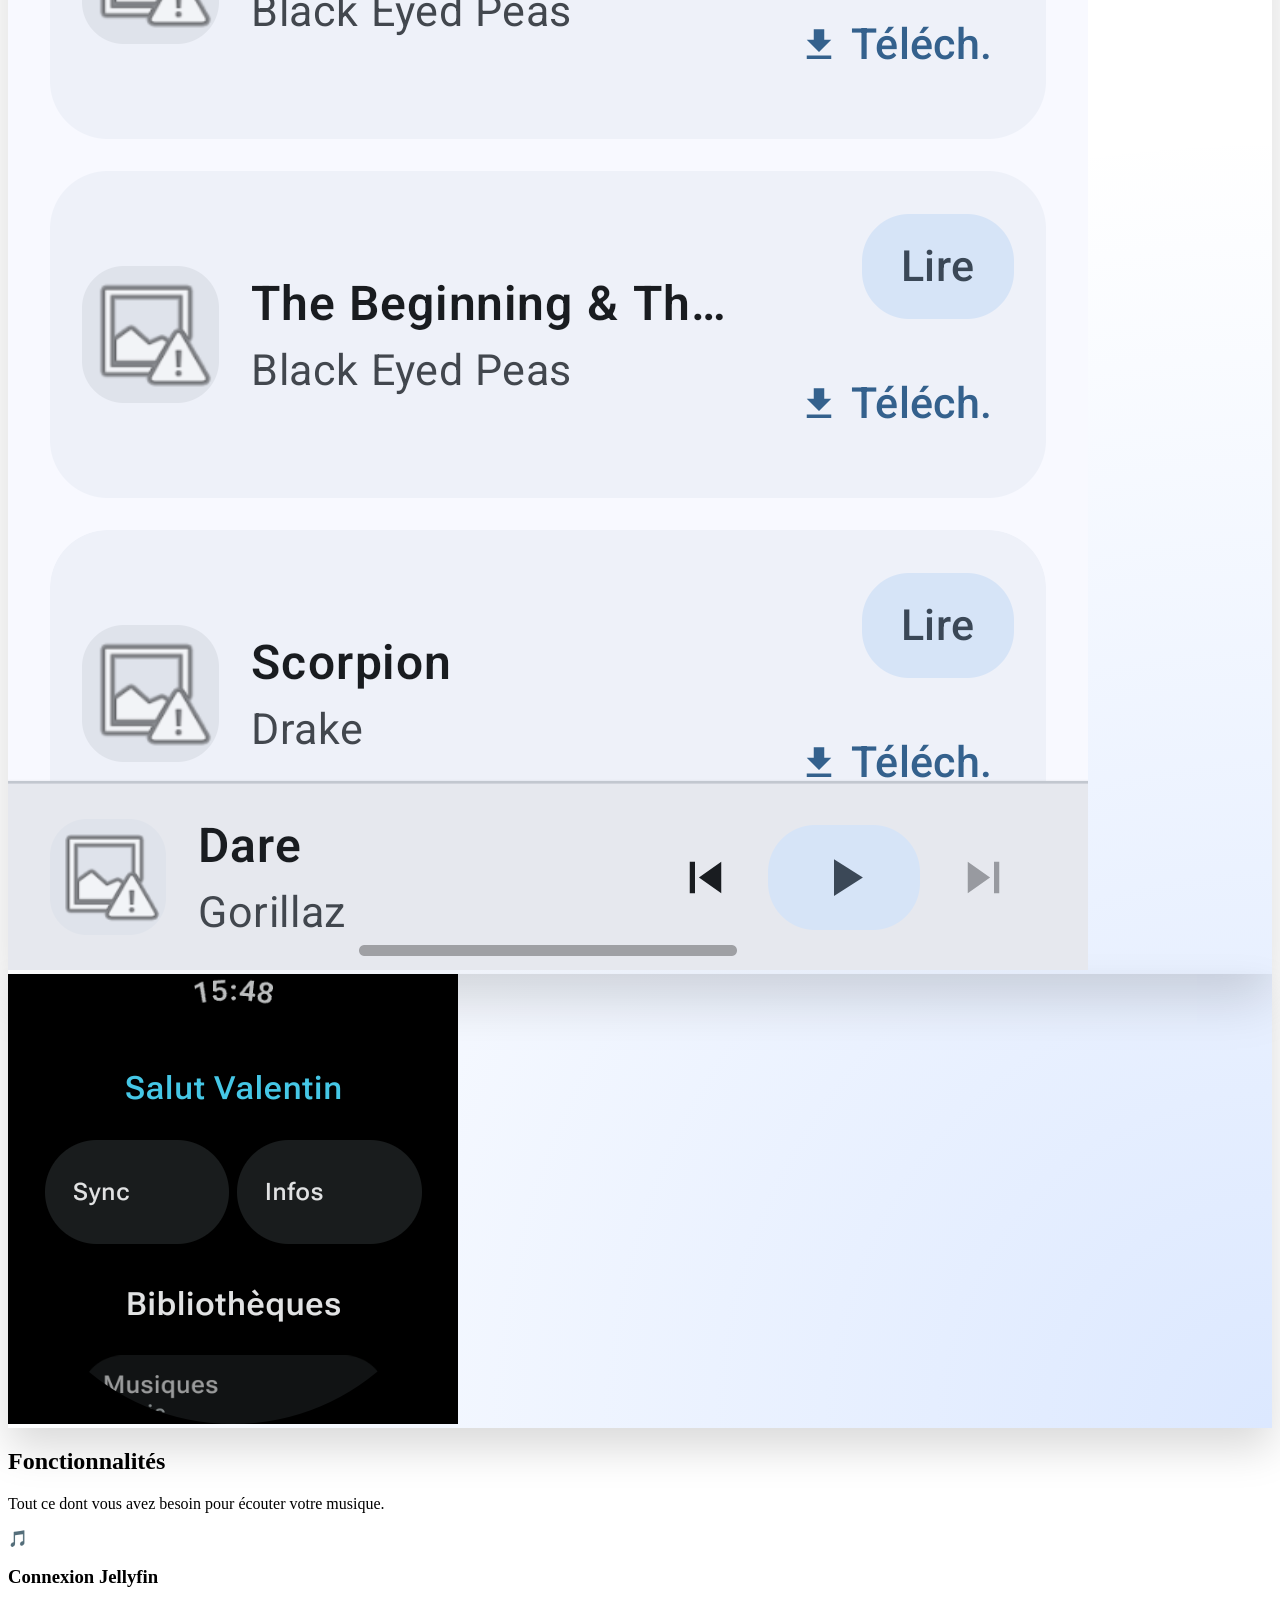
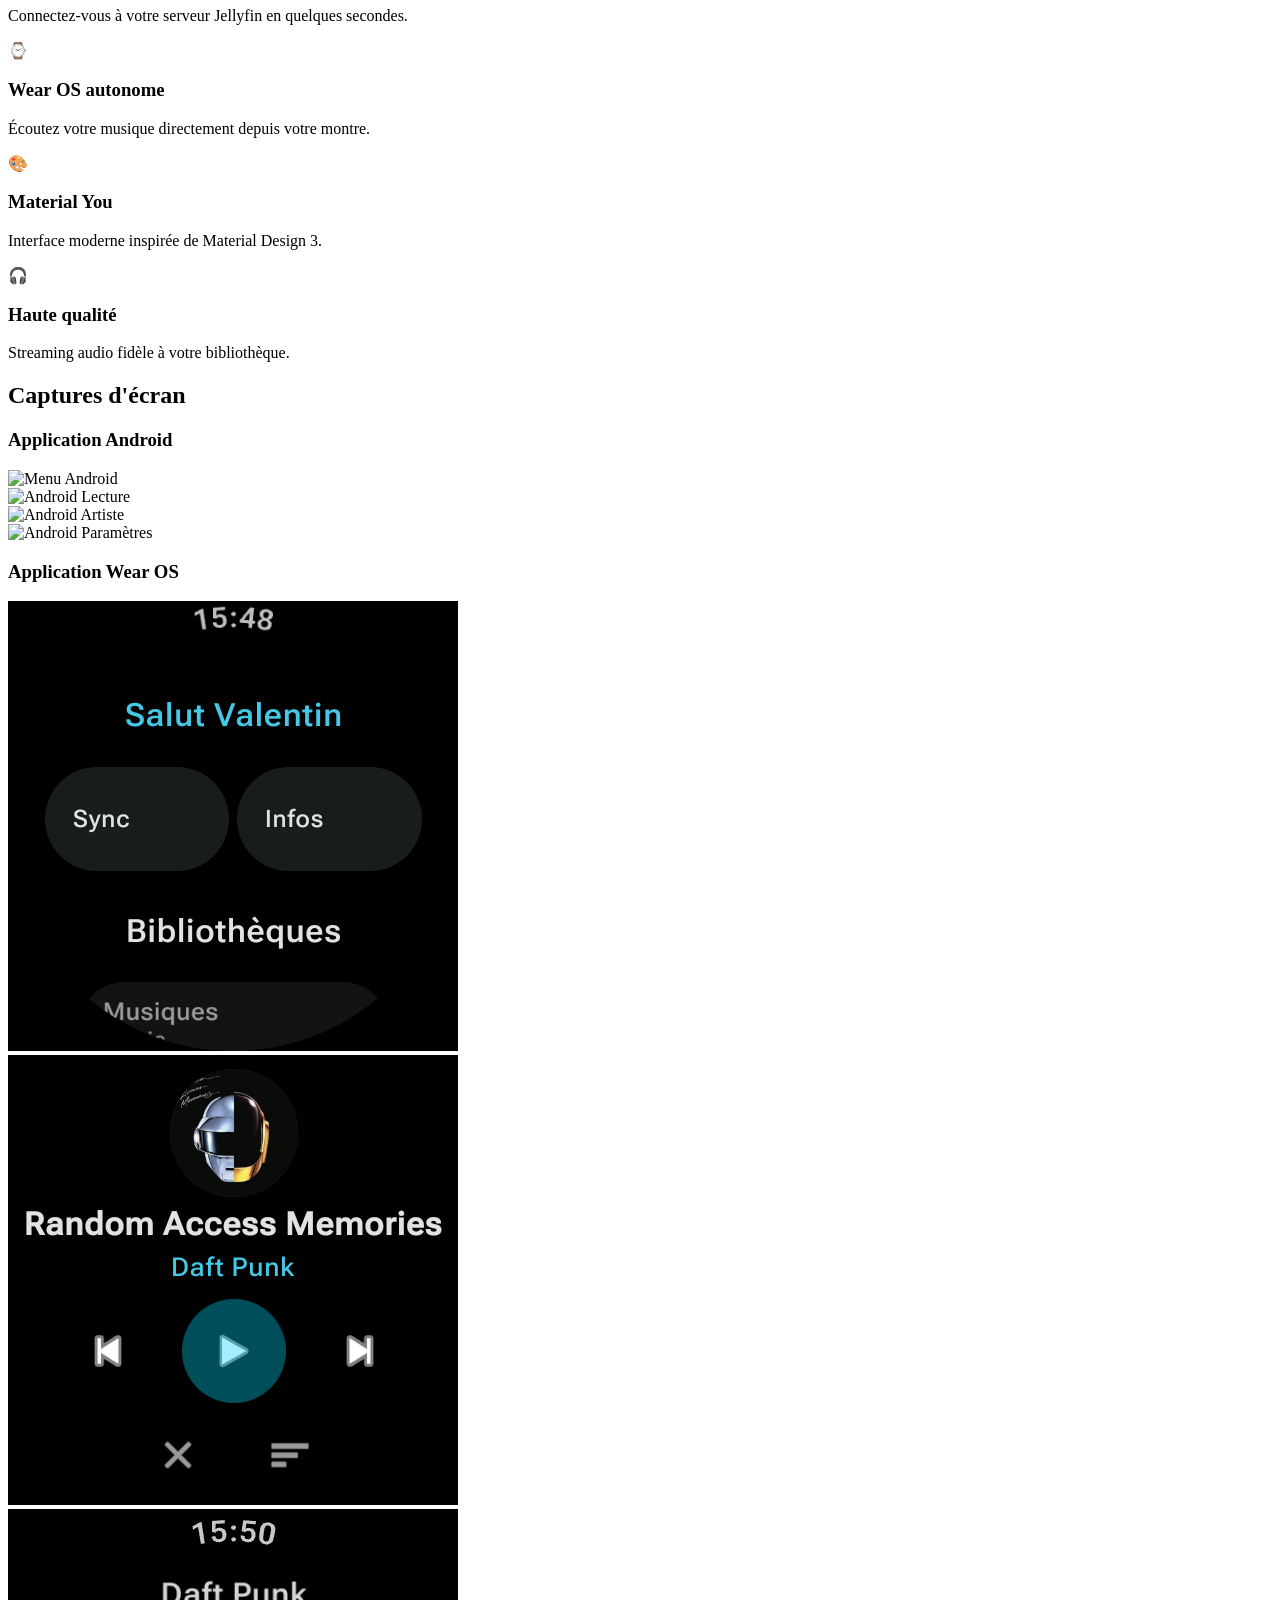
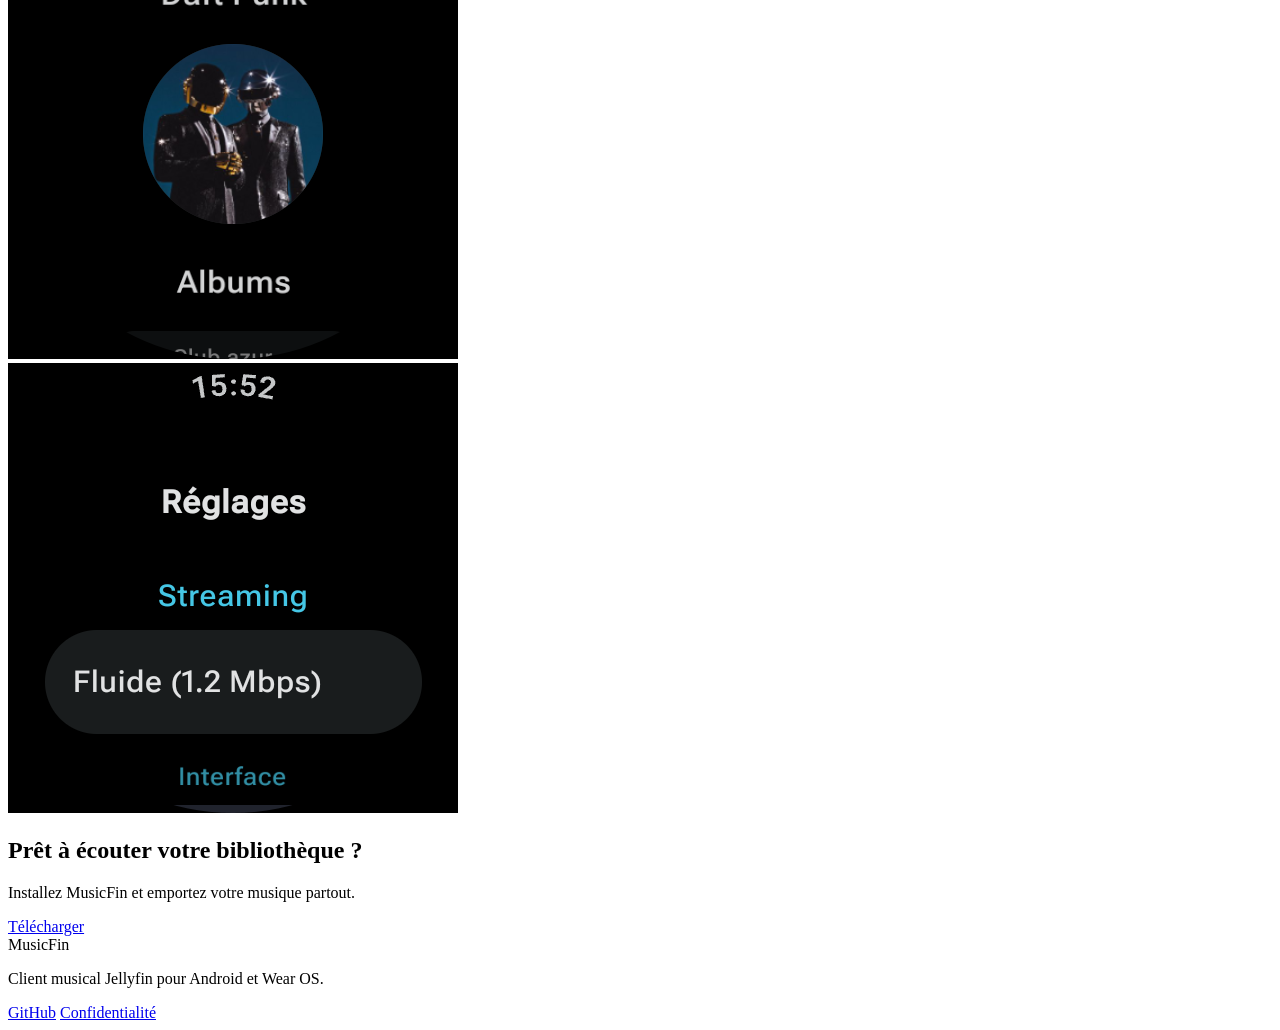
==== commit c1b63fff: "Update HTML structure and add language toggle" ====
--- a/index.html
+++ b/index.html
@@ -6,7 +6,7 @@
 
 <title>MusicFin | Jellyfin Music Player</title>
 
-<link rel="icon" type="image/png" href="/logo.svg">
+<link class="js-favicon" rel="icon" type="image/png" href="/logo.svg">
 
 <script src="https://cdn.tailwindcss.com"></script>
 
@@ -45,7 +45,6 @@
 
 <body class="bg-white text-slate-900 dark:bg-slate-950 dark:text-white transition-colors duration-300">
 
-<!-- NAVBAR -->
 <nav class="sticky top-0 z-50 backdrop-blur bg-white/80 dark:bg-slate-950/80 border-b border-slate-200 dark:border-slate-800">
   <div class="max-w-7xl mx-auto px-6 py-4 flex items-center justify-between">
 
@@ -57,14 +56,23 @@
     <div class="flex items-center gap-4">
 
       <a href="#features"
+         data-i18n="nav-features"
          class="hidden md:block text-sm font-medium hover:text-primary">
         Fonctionnalités
       </a>
 
       <a href="#screenshots"
+         data-i18n="nav-screenshots"
          class="hidden md:block text-sm font-medium hover:text-primary">
         Captures
       </a>
+
+      <button
+        id="langToggle"
+        class="flex items-center gap-2 px-3 py-1.5 rounded-xl border border-slate-300 dark:border-slate-700 text-sm font-semibold hover:bg-slate-50 dark:hover:bg-slate-900 transition">
+        <span>🌐</span>
+        <span id="langLabel">EN</span>
+      </button>
 
       <button
         id="themeToggle"
@@ -76,71 +84,56 @@
   </div>
 </nav>
 
-<!-- HERO -->
 <section class="gradient-bg overflow-hidden">
 
   <div class="max-w-7xl mx-auto px-6 py-24">
 
     <div class="grid lg:grid-cols-2 gap-16 items-center">
 
-      <!-- LEFT -->
       <div>
 
         <span class="inline-flex items-center px-4 py-2 rounded-full bg-primary/10 text-primary font-medium mb-6">
           Android • Wear OS • Jellyfin
         </span>
 
-        <h1 class="text-5xl md:text-6xl font-black leading-tight">
+        <h1 class="text-5xl md:text-6xl font-black leading-tight" id="hero-title">
           Votre musique Jellyfin,
           <span class="bg-gradient-to-r from-primary to-secondary bg-clip-text text-transparent">
             partout.
           </span>
         </h1>
 
-        <p class="mt-6 text-lg text-slate-600 dark:text-slate-300 max-w-xl">
+        <p class="mt-6 text-lg text-slate-600 dark:text-slate-300 max-w-xl" data-i18n="hero-desc">
           Connectez-vous à votre serveur Jellyfin et profitez de votre bibliothèque musicale
           sur Android et Wear OS avec une expérience moderne, rapide et pensée pour la mobilité.
         </p>
 
         <div class="flex flex-wrap gap-4 mt-10">
 
-          <a href="#"
-             class="inline-flex items-center gap-3 px-6 py-4 rounded-2xl bg-black text-white hover:scale-105 transition">
+          <a href="https://github.com/val-ygn/MusicFinForWearOS"
+             target="_blank"
+             rel="noopener noreferrer"
+             class="inline-flex items-center gap-3 px-6 py-4 rounded-2xl bg-slate-900 text-white hover:bg-slate-800 transition">
             <svg width="24" height="24" fill="currentColor" viewBox="0 0 24 24">
-              <path d="M3 20.5V3.5L20 12L3 20.5Z"/>
+              <path d="M12 0C5.37 0 0 5.37 0 12c0 5.31 3.44 9.81 8.21 11.39.6.11.82-.26.82-.58 0-.29-.01-1.05-.02-2.06-3.34.73-4.04-1.61-4.04-1.61-.54-1.37-1.32-1.74-1.32-1.74-1.08-.74.08-.72.08-.72 1.2.08 1.83 1.23 1.83 1.23 1.06 1.82 2.78 1.3 3.46.99.11-.78.42-1.3.76-1.6-2.67-.3-5.47-1.33-5.47-5.93 0-1.31.47-2.38 1.24-3.22-.12-.3-.54-1.52.12-3.17 0 0 1.01-.32 3.3 1.23a11.5 11.5 0 013.01-.41c1.02.01 2.05.14 3.01.41 2.28-1.55 3.29-1.23 3.29-1.23.66 1.65.24 2.87.12 3.17.77.84 1.24 1.91 1.24 3.22 0 4.61-2.81 5.62-5.49 5.92.43.37.81 1.1.81 2.22 0 1.6-.01 2.89-.01 3.28 0 .32.22.69.83.57C20.57 21.81 24 17.31 24 12 24 5.37 18.63 0 12 0z"/>
             </svg>
 
-            <a
-  href="https://github.com/val-ygn/MusicFinForWearOS"
-  target="_blank"
-  rel="noopener noreferrer"
-  class="inline-flex items-center gap-3 px-6 py-4 rounded-2xl bg-slate-900 text-white hover:bg-slate-800 transition"
->
-  <svg width="24" height="24" fill="currentColor" viewBox="0 0 24 24">
-    <path d="M12 0C5.37 0 0 5.37 0 12c0 5.31 3.44 9.81 8.21 11.39.6.11.82-.26.82-.58 0-.29-.01-1.05-.02-2.06-3.34.73-4.04-1.61-4.04-1.61-.54-1.37-1.32-1.74-1.32-1.74-1.08-.74.08-.72.08-.72 1.2.08 1.83 1.23 1.83 1.23 1.06 1.82 2.78 1.3 3.46.99.11-.78.42-1.3.76-1.6-2.67-.3-5.47-1.33-5.47-5.93 0-1.31.47-2.38 1.24-3.22-.12-.3-.54-1.52.12-3.17 0 0 1.01-.32 3.3 1.23a11.5 11.5 0 013.01-.41c1.02.01 2.05.14 3.01.41 2.28-1.55 3.29-1.23 3.29-1.23.66 1.65.24 2.87.12 3.17.77.84 1.24 1.91 1.24 3.22 0 4.61-2.81 5.62-5.49 5.92.43.37.81 1.1.81 2.22 0 1.6-.01 2.89-.01 3.28 0 .32.22.69.83.57C20.57 21.81 24 17.31 24 12 24 5.37 18.63 0 12 0z"/>
-  </svg>
-
-  <div>
-    <div class="text-xs opacity-70">Voir le projet sur</div>
-    <div class="font-semibold">GitHub</div>
-  </div>
-</a>
-
+            <div>
+              <div class="text-xs opacity-70" data-i18n="github-sub">Voir le projet sur</div>
+              <div class="font-semibold">GitHub</div>
+            </div>
           </a>
 
         </div>
 
       </div>
 
-      <!-- RIGHT MOCKUPS -->
       <div class="relative flex justify-center items-center min-h-[500px]">
 
-        <!-- PHONE -->
         <div class="w-64 h-[520px] bg-slate-900 rounded-[40px] p-3 phone-shadow relative z-10">
 
           <div class="w-full h-full rounded-[32px] bg-white overflow-hidden">
 
-            <!-- PLACEHOLDER SCREENSHOT MOBILE -->
             <img
               src="/Screenshots/Tel Menu.png"
               alt="Screenshot Mobile"
@@ -150,14 +143,12 @@
 
         </div>
 
-        <!-- WATCH -->
         <div class="absolute right-0 bottom-10">
 
           <div class="w-44 h-44 rounded-full bg-slate-900 p-3 watch-shadow">
 
             <div class="w-full h-full rounded-full bg-white overflow-hidden">
 
-              <!-- PLACEHOLDER SCREENSHOT WATCH -->
               <img
                 src="/Screenshots/Montre Menu.png"
                 alt="Screenshot Wear OS"
@@ -177,18 +168,17 @@
 
 </section>
 
-<!-- FEATURES -->
 <section id="features" class="py-24">
 
   <div class="max-w-7xl mx-auto px-6">
 
     <div class="text-center mb-16">
 
-      <h2 class="text-4xl font-bold">
+      <h2 class="text-4xl font-bold" data-i18n="features-title">
         Fonctionnalités
       </h2>
 
-      <p class="mt-4 text-slate-500">
+      <p class="mt-4 text-slate-500" data-i18n="features-subtitle">
         Tout ce dont vous avez besoin pour écouter votre musique.
       </p>
 
@@ -198,32 +188,32 @@
 
       <div class="p-8 rounded-3xl bg-slate-100 dark:bg-slate-900">
         <div class="text-4xl mb-4">🎵</div>
-        <h3 class="font-bold text-xl mb-2">Connexion Jellyfin</h3>
-        <p class="text-slate-500">
+        <h3 class="font-bold text-xl mb-2" data-i18n="feat1-title">Connexion Jellyfin</h3>
+        <p class="text-slate-500" data-i18n="feat1-desc">
           Connectez-vous à votre serveur Jellyfin en quelques secondes.
         </p>
       </div>
 
       <div class="p-8 rounded-3xl bg-slate-100 dark:bg-slate-900">
         <div class="text-4xl mb-4">⌚</div>
-        <h3 class="font-bold text-xl mb-2">Wear OS autonome</h3>
-        <p class="text-slate-500">
+        <h3 class="font-bold text-xl mb-2" data-i18n="feat2-title">Wear OS autonome</h3>
+        <p class="text-slate-500" data-i18n="feat2-desc">
           Écoutez votre musique directement depuis votre montre.
         </p>
       </div>
 
       <div class="p-8 rounded-3xl bg-slate-100 dark:bg-slate-900">
         <div class="text-4xl mb-4">🎨</div>
-        <h3 class="font-bold text-xl mb-2">Material You</h3>
-        <p class="text-slate-500">
+        <h3 class="font-bold text-xl mb-2" data-i18n="feat3-title">Material You</h3>
+        <p class="text-slate-500" data-i18n="feat3-desc">
           Interface moderne inspirée de Material Design 3.
         </p>
       </div>
 
       <div class="p-8 rounded-3xl bg-slate-100 dark:bg-slate-900">
         <div class="text-4xl mb-4">🎧</div>
-        <h3 class="font-bold text-xl mb-2">Haute qualité</h3>
-        <p class="text-slate-500">
+        <h3 class="font-bold text-xl mb-2" data-i18n="feat4-title">Haute qualité</h3>
+        <p class="text-slate-500" data-i18n="feat4-desc">
           Streaming audio fidèle à votre bibliothèque.
         </p>
       </div>
@@ -234,56 +224,51 @@
 
 </section>
 
-<!-- SCREENSHOTS -->
 <section id="screenshots" class="py-24 bg-slate-50 dark:bg-slate-900/30">
 
   <div class="max-w-7xl mx-auto px-6">
 
     <div class="text-center mb-16">
-      <h2 class="text-4xl font-bold">
+      <h2 class="text-4xl font-bold" data-i18n="screenshots-title">
         Captures d'écran
       </h2>
     </div>
 
-    <!-- MOBILE -->
     <div class="mb-24">
 
-      <h3 class="text-2xl font-bold mb-10">
+      <h3 class="text-2xl font-bold mb-10" data-i18n="screenshots-android">
         Application Android
       </h3>
 
       <div class="grid sm:grid-cols-2 lg:grid-cols-4 gap-8">
 
-        <!-- Replace screenshots here -->
-
         <div class="bg-slate-900 p-3 rounded-[32px]">
           <img src="screenshots/Tel Menu.png"
-               class="rounded-[24px]">
+               class="rounded-[24px]" alt="Menu Android">
         </div>
 
         <div class="bg-slate-900 p-3 rounded-[32px]">
           <img src="screenshots/Tel Lecture en cours.png"
-               class="rounded-[24px]">
+               class="rounded-[24px]" alt="Android Lecture">
         </div>
 
         <div class="bg-slate-900 p-3 rounded-[32px]">
           <img src="screenshots/Tel Artiste.png"
-               class="rounded-[24px]">
+               class="rounded-[24px]" alt="Android Artiste">
         </div>
 
         <div class="bg-slate-900 p-3 rounded-[32px]">
           <img src="screenshots/Tel Paramètres.png"
-               class="rounded-[24px]">
-        </div>
-
-      </div>
-
-    </div>
-
-    <!-- WEAR -->
+               class="rounded-[24px]" alt="Android Paramètres">
+        </div>
+
+      </div>
+
+    </div>
+
     <div>
 
-      <h3 class="text-2xl font-bold mb-10">
+      <h3 class="text-2xl font-bold mb-10" data-i18n="screenshots-wear">
         Application Wear OS
       </h3>
 
@@ -291,22 +276,22 @@
 
         <div class="w-48 h-48 bg-slate-900 p-3 rounded-full">
           <img src="/Screenshots/Montre Menu.png"
-               class="rounded-full">
+               class="rounded-full" alt="Wear OS Menu">
         </div>
 
         <div class="w-48 h-48 bg-slate-900 p-3 rounded-full">
           <img src="/Screenshots/Montre Lecture en cours.png"
-               class="rounded-full">
+               class="rounded-full" alt="Wear OS Lecture">
         </div>
 
         <div class="w-48 h-48 bg-slate-900 p-3 rounded-full">
           <img src="/Screenshots/Montre Artiste.png"
-               class="rounded-full">
+               class="rounded-full" alt="Wear OS Artiste">
         </div>
 
         <div class="w-48 h-48 bg-slate-900 p-3 rounded-full">
           <img src="/Screenshots/Montre Paramètres.png"
-               class="rounded-full">
+               class="rounded-full" alt="Wear OS Paramètres">
         </div>
 
       </div>
@@ -317,23 +302,23 @@
 
 </section>
 
-<!-- CTA -->
 <section class="py-24">
 
   <div class="max-w-4xl mx-auto px-6">
 
     <div class="rounded-[40px] p-12 text-center bg-gradient-to-r from-primary to-secondary text-white">
 
-      <h2 class="text-4xl font-bold mb-4">
+      <h2 class="text-4xl font-bold mb-4" data-i18n="cta-title">
         Prêt à écouter votre bibliothèque ?
       </h2>
 
-      <p class="opacity-90 mb-8">
+      <p class="opacity-90 mb-8" data-i18n="cta-desc">
         Installez MusicFin et emportez votre musique partout.
       </p>
 
       <a href="#"
-         class="inline-flex px-8 py-4 bg-white text-slate-900 rounded-2xl font-semibold">
+         data-i18n="cta-btn"
+         class="inline-flex px-8 py-4 bg-white text-slate-900 rounded-2xl font-semibold hover:scale-105 transition">
         Télécharger
       </a>
 
@@ -343,7 +328,6 @@
 
 </section>
 
-<!-- FOOTER -->
 <footer class="border-t border-slate-200 dark:border-slate-800">
 
   <div class="max-w-7xl mx-auto px-6 py-10">
@@ -355,14 +339,14 @@
           MusicFin
         </div>
 
-        <p class="text-slate-500 mt-2">
+        <p class="text-slate-500 mt-2" data-i18n="footer-desc">
           Client musical Jellyfin pour Android et Wear OS.
         </p>
       </div>
 
       <div class="flex gap-6 text-sm">
-      <a href="https://github.com/val-ygn">GitHub</a>
-      <a href="/privacy.html">Confidentialité</a>
+        <a href="https://github.com/val-ygn">GitHub</a>
+        <a href="/privacy.html" data-i18n="footer-privacy">Confidentialité</a>
       </div>
 
     </div>
@@ -387,8 +371,91 @@
       ? 'dark'
       : 'light';
 });
+
+const translations = {
+  fr: {
+    "nav-features": "Fonctionnalités",
+    "nav-screenshots": "Captures",
+    "hero-title": "Votre musique Jellyfin, <span class=\"bg-gradient-to-r from-primary to-secondary bg-clip-text text-transparent\">partout.</span>",
+    "hero-desc": "Connectez-vous à votre serveur Jellyfin et profitez de votre bibliothèque musicale sur Android et Wear OS avec une expérience moderne, rapide et pensée pour la mobilité.",
+    "github-sub": "Voir le projet sur",
+    "features-title": "Fonctionnalités",
+    "features-subtitle": "Tout ce dont vous avez besoin pour écouter votre musique.",
+    "feat1-title": "Connexion Jellyfin",
+    "feat1-desc": "Connectez-vous à votre serveur Jellyfin en quelques secondes.",
+    "feat2-title": "Wear OS autonome",
+    "feat2-desc": "Écoutez votre musique directement depuis votre montre.",
+    "feat3-title": "Material You",
+    "feat3-desc": "Interface moderne inspirée de Material Design 3.",
+    "feat4-title": "Haute qualité",
+    "feat4-desc": "Streaming audio fidèle à votre bibliothèque.",
+    "screenshots-title": "Captures d'écran",
+    "screenshots-android": "Application Android",
+    "screenshots-wear": "Application Wear OS",
+    "cta-title": "Prêt à écouter votre bibliothèque ?",
+    "cta-desc": "Installez MusicFin et emportez votre musique partout.",
+    "cta-btn": "Télécharger",
+    "footer-desc": "Client musical Jellyfin pour Android et Wear OS.",
+    "footer-privacy": "Confidentialité"
+  },
+  en: {
+    "nav-features": "Features",
+    "nav-screenshots": "Screenshots",
+    "hero-title": "Your Jellyfin music, <span class=\"bg-gradient-to-r from-primary to-secondary bg-clip-text text-transparent\">everywhere.</span>",
+    "hero-desc": "Connect to your Jellyfin server and enjoy your music library on Android and Wear OS with a modern, fast, and mobile-first experience.",
+    "github-sub": "View project on",
+    "features-title": "Features",
+    "features-subtitle": "Everything you need to listen to your music.",
+    "feat1-title": "Jellyfin Integration",
+    "feat1-desc": "Connect to your Jellyfin server in a matter of seconds.",
+    "feat2-title": "Standalone Wear OS",
+    "feat2-desc": "Listen to your music directly from your smartwatch.",
+    "feat3-title": "Material You",
+    "feat3-desc": "Modern user interface inspired by Material Design 3.",
+    "feat4-title": "High Quality",
+    "feat4-desc": "High-fidelity audio streaming matching your original library.",
+    "screenshots-title": "Screenshots",
+    "screenshots-android": "Android Application",
+    "screenshots-wear": "Wear OS Application",
+    "cta-title": "Ready to play your library?",
+    "cta-desc": "Install MusicFin and take your favorite tracks with you.",
+    "cta-btn": "Download",
+    "footer-desc": "Jellyfin music client for Android and Wear OS.",
+    "footer-privacy": "Privacy Policy"
+  }
+};
+
+const langToggleBtn = document.getElementById('langToggle');
+const langLabel = document.getElementById('langLabel');
+
+let currentLang = localStorage.getItem('preferredLang') || 'fr';
+
+function applyLanguage(lang) {
+  document.documentElement.setAttribute('lang', lang);
+
+  const heroTitle = document.getElementById('hero-title');
+  if (heroTitle) {
+    heroTitle.innerHTML = translations[lang]['hero-title'];
+  }
+
+  document.querySelectorAll('[data-i18n]').forEach(el => {
+    const key = el.getAttribute('data-i18n');
+    if (translations[lang][key]) {
+      el.textContent = translations[lang][key];
+    }
+  });
+
+  langLabel.textContent = lang === 'fr' ? 'EN' : 'FR';
+}
+
+applyLanguage(currentLang);
+
+langToggleBtn.addEventListener('click', () => {
+  currentLang = currentLang === 'fr' ? 'en' : 'fr';
+  localStorage.setItem('preferredLang', currentLang);
+  applyLanguage(currentLang);
+});
 </script>
 
 </body>
 </html>
-```
